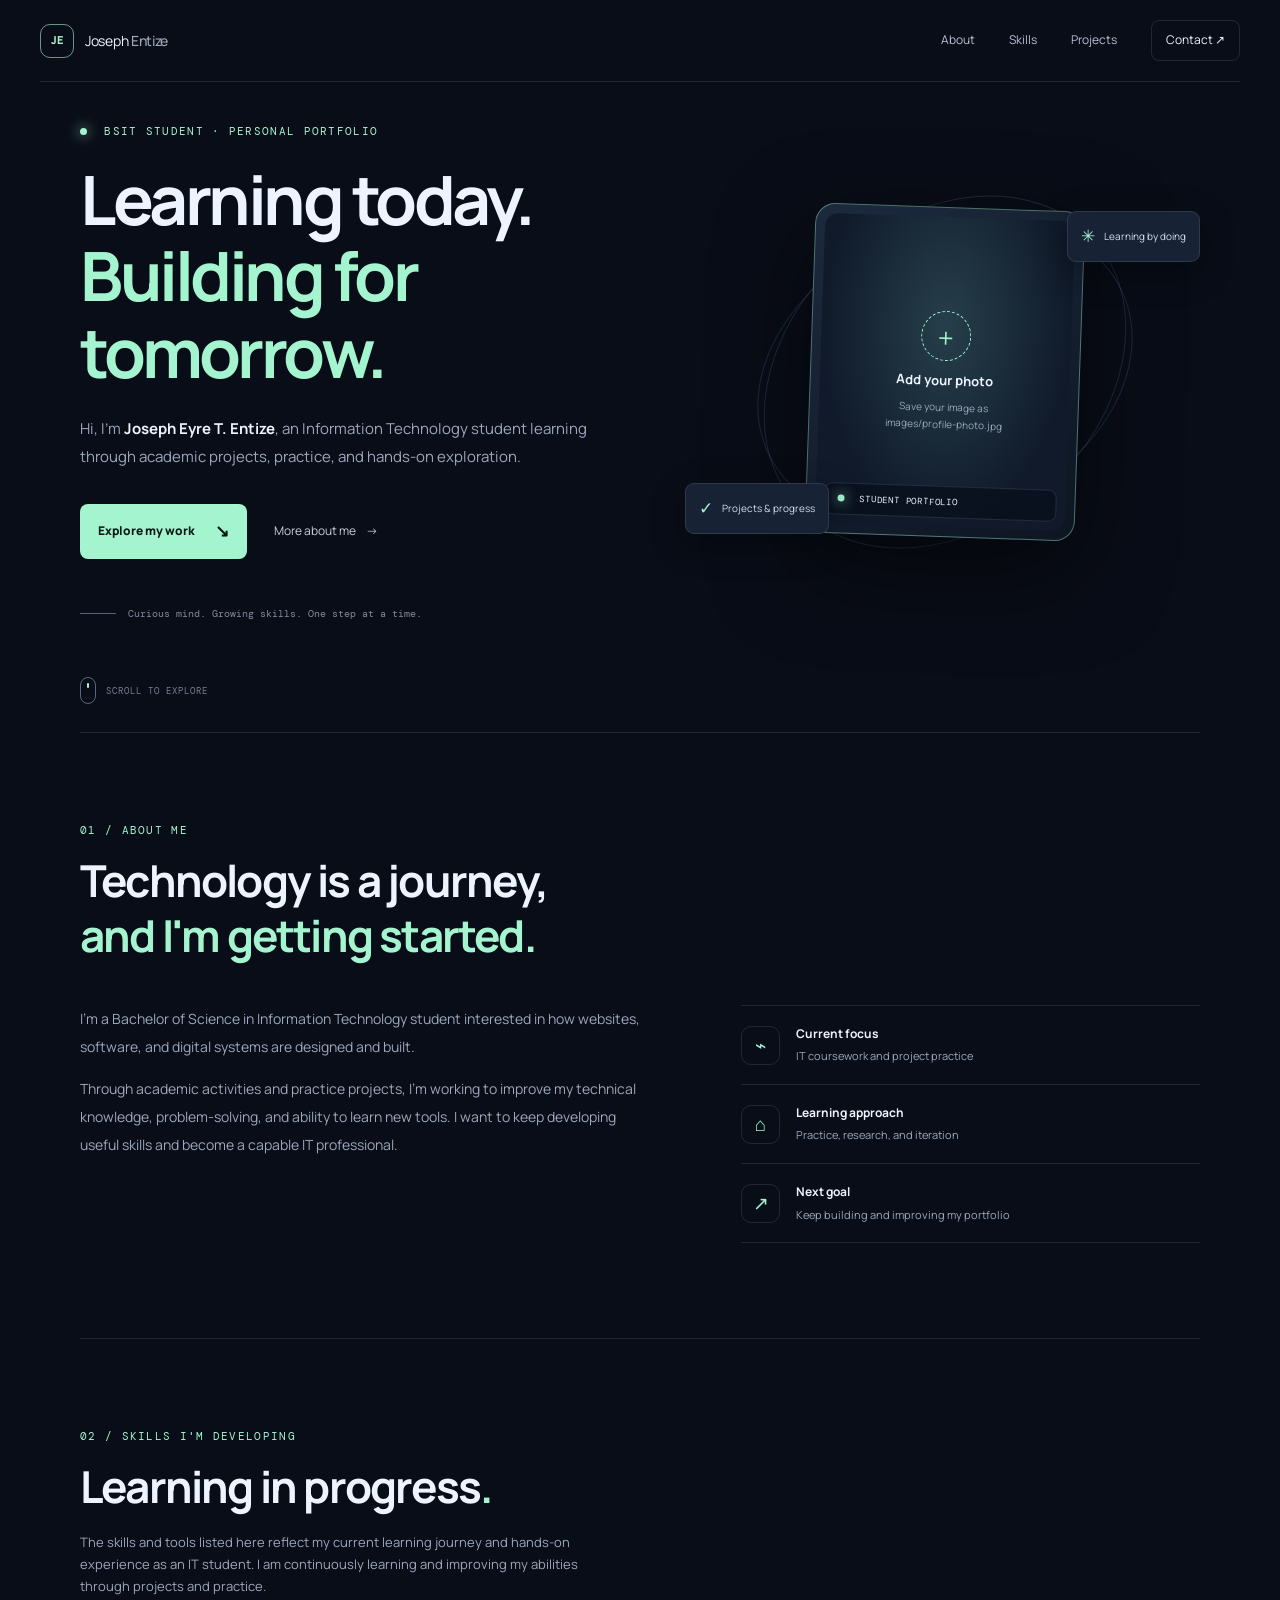
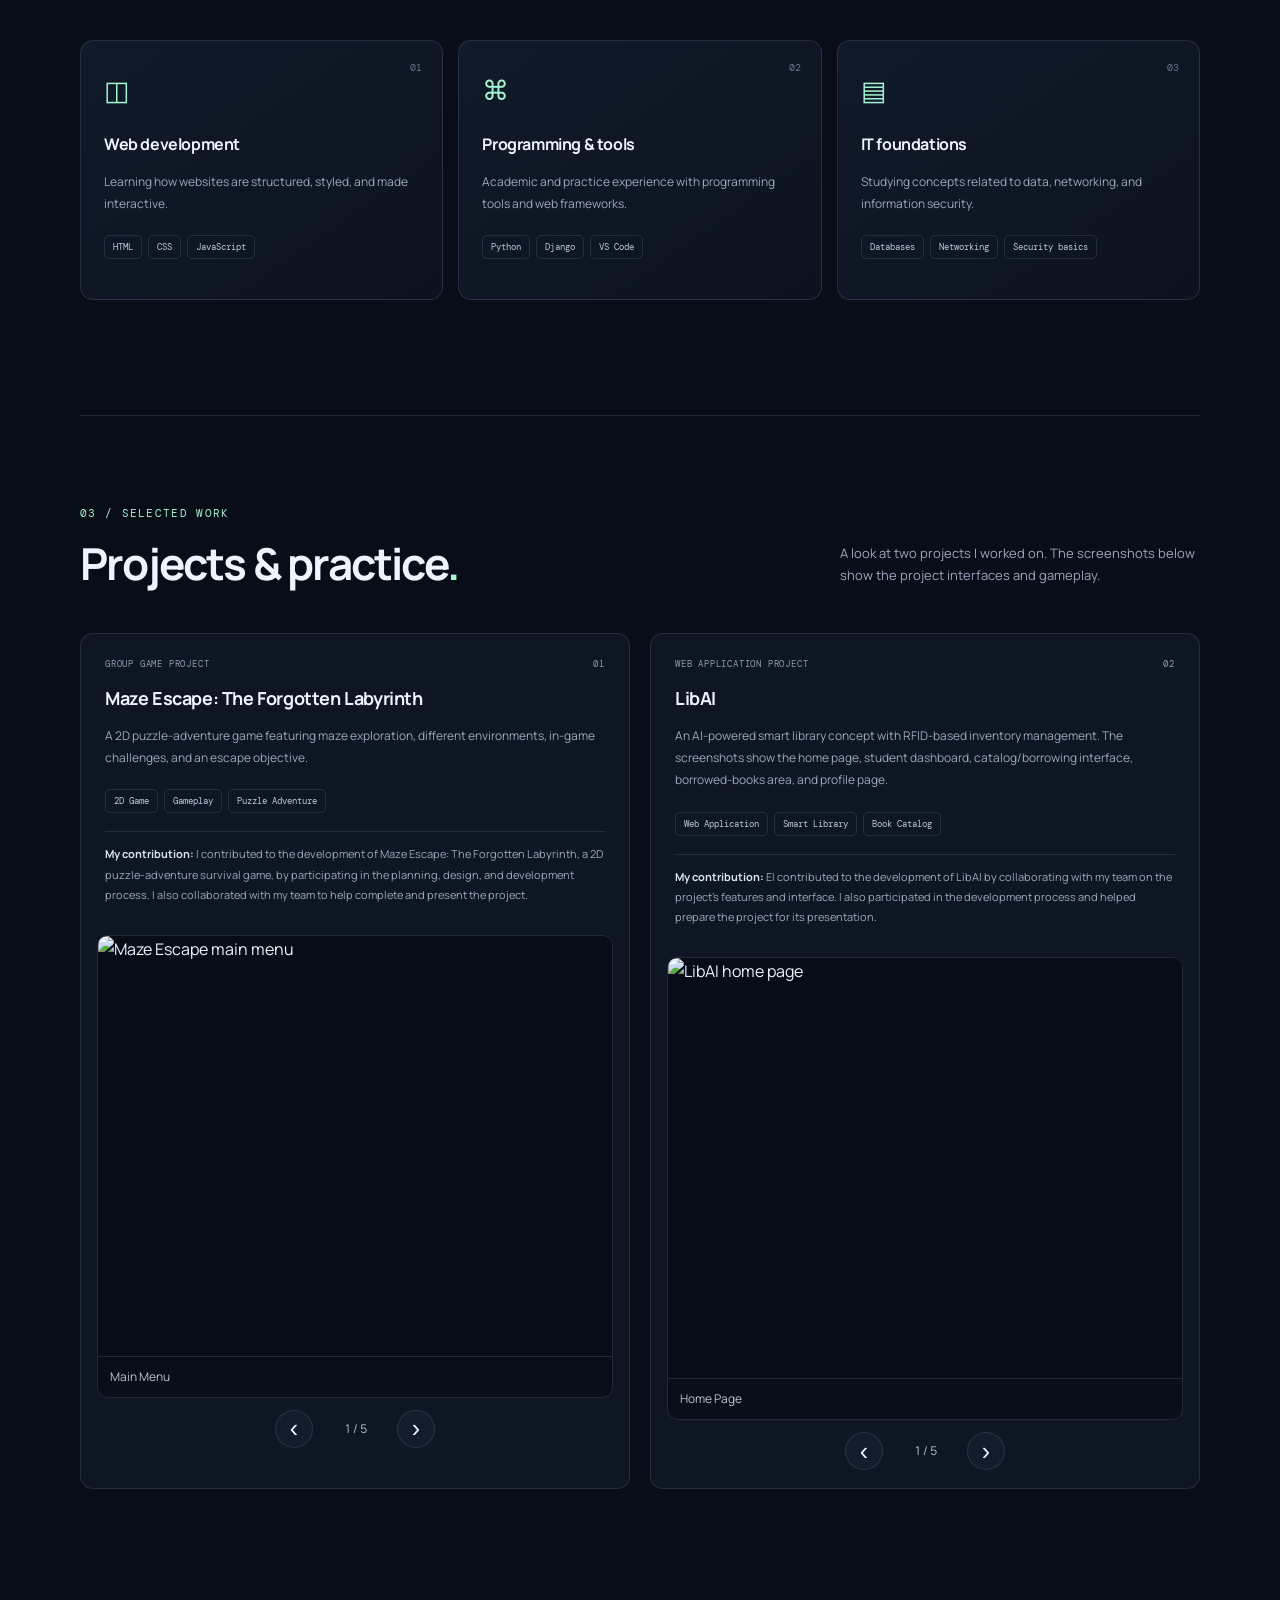
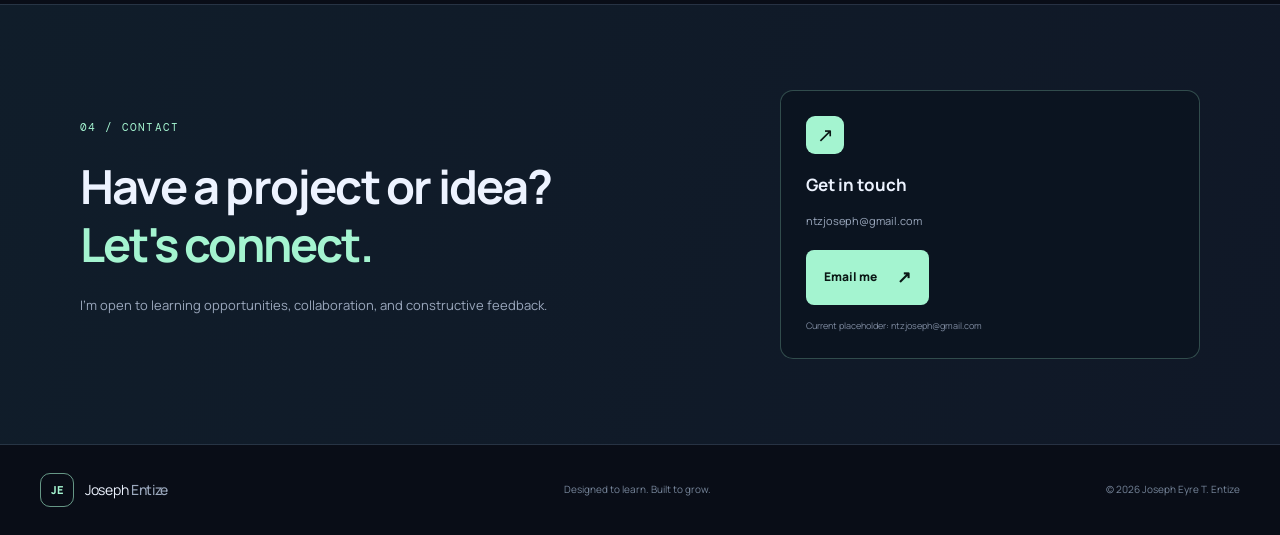
==== index.html @ 6cf1a51e "Add files via upload" ====
<!doctype html>
<html lang="en">
<head>
  <meta charset="utf-8">
  <meta name="viewport" content="width=device-width, initial-scale=1">
  <meta name="description" content="Student portfolio of Joseph Eyre T. Entize, an Information Technology student.">
  <title>Joseph Eyre T. Entize | Student Portfolio</title>
  <link rel="stylesheet" href="style.css">
  <script src="script.js" defer></script>
</head>
<body>
  <header class="site-header">
    <a class="brand" href="#home" aria-label="Go to home"><span class="brand-mark">JE</span><span>Joseph <b>Entize</b></span></a>
    <button class="menu-toggle" aria-label="Open navigation" aria-expanded="false">☰</button>
    <nav class="nav-links" aria-label="Main navigation">
      <a href="#about">About</a><a href="#skills">Skills</a><a href="#projects">Projects</a><a href="#contact" class="nav-contact">Contact ↗</a>
    </nav>
  </header>

  <main>
    <section class="hero section-wrap" id="home">
      <div class="hero-copy">
        <p class="eyebrow"><span class="status-dot"></span> BSIT STUDENT · PERSONAL PORTFOLIO</p>
        <h1>Learning today.<br><span>Building for tomorrow.</span></h1>
        <p class="hero-text">Hi, I'm <strong>Joseph Eyre T. Entize</strong>, an Information Technology student learning through academic projects, practice, and hands-on exploration.</p>
        <div class="hero-actions"><a class="button button-primary" href="#projects">Explore my work <span>↘</span></a><a class="text-link" href="#about">More about me <span>→</span></a></div>
        <div class="hero-note"><span class="note-line"></span><span>Curious mind. Growing skills. One step at a time.</span></div>
      </div>
      <div class="hero-visual">
        <div class="orbit orbit-a"></div><div class="orbit orbit-b"></div>
        <div class="profile-frame">
          <!-- Add your own photo: save it as images/profile-photo.jpg. See README.txt. -->
          <img class="profile-photo" src="images/Ma face.jpg" alt="Portrait of Joseph Eyre T. Entize" onerror="this.style.display='none';this.nextElementSibling.style.display='flex'">
          <div class="photo-placeholder"><span class="placeholder-icon">＋</span><b>Add your photo</b><small>Save your image as<br>images/profile-photo.jpg</small></div>
          <div class="photo-label"><span class="status-dot"></span> STUDENT PORTFOLIO</div>
        </div>
        <div class="floating-tag tag-top"><span>✳</span> Learning by doing</div>
        <div class="floating-tag tag-bottom"><span class="tag-check">✓</span> Projects & progress</div>
      </div>
      <a class="scroll-cue" href="#about"><span></span> SCROLL TO EXPLORE</a>
    </section>

    <section class="section-wrap section-block" id="about">
      <div class="section-heading"><p class="eyebrow">01 / ABOUT ME</p><h2>Technology is a journey,<br><span>and I'm getting started.</span></h2></div>
      <div class="about-grid">
        <div class="about-intro">
          <!-- EDIT THIS: Replace these paragraphs with a true description in your own words. -->
          <p>I'm a Bachelor of Science in Information Technology student interested in how websites, software, and digital systems are designed and built.</p>
          <p>Through academic activities and practice projects, I'm working to improve my technical knowledge, problem-solving, and ability to learn new tools. I want to keep developing useful skills and become a capable IT professional.</p>
        </div>
        <div class="about-facts">
          <div class="fact"><span class="fact-icon">⌁</span><div><b>Current focus</b><small>IT coursework and project practice</small></div></div>
          <div class="fact"><span class="fact-icon">⌂</span><div><b>Learning approach</b><small>Practice, research, and iteration</small></div></div>
          <div class="fact"><span class="fact-icon">↗</span><div><b>Next goal</b><small>Keep building and improving my portfolio</small></div></div>
        </div>
      </div>
    </section>

    <section class="section-wrap section-block" id="skills">
      <div class="section-heading"><p class="eyebrow">02 / SKILLS I'M DEVELOPING</p><h2>Learning in progress<span>.</span></h2><p class="section-subtitle">The skills and tools listed here reflect my current learning journey and hands-on experience as an IT student. I am continuously learning and improving my abilities through projects and practice.</p></div>
      <div class="skills-grid">
        <article class="skill-card"><span class="skill-number">01</span><div class="skill-symbol">◫</div><h3>Web development</h3><p>Learning how websites are structured, styled, and made interactive.</p><div class="skill-tags"><span>HTML</span><span>CSS</span><span>JavaScript</span></div></article>
        <article class="skill-card"><span class="skill-number">02</span><div class="skill-symbol">⌘</div><h3>Programming & tools</h3><p>Academic and practice experience with programming tools and web frameworks.</p><div class="skill-tags"><span>Python</span><span>Django</span><span>VS Code</span></div></article>
        <article class="skill-card"><span class="skill-number">03</span><div class="skill-symbol">▤</div><h3>IT foundations</h3><p>Studying concepts related to data, networking, and information security.</p><div class="skill-tags"><span>Databases</span><span>Networking</span><span>Security basics</span></div></article>
      </div>
      <p class="small-reminder"></p>
    </section>

    <section class="section-wrap section-block" id="projects">
      <div class="section-heading project-heading"><div><p class="eyebrow">03 / SELECTED WORK</p><h2>Projects & practice<span>.</span></h2></div><p class="section-subtitle">A look at two projects I worked on. The screenshots below show the project interfaces and gameplay.</p></div>
      <div class="projects-grid">
        <article class="project-card">
          <div class="project-info"><div class="project-meta"><span>GROUP GAME PROJECT</span><span>01</span></div><h3>Maze Escape: The Forgotten Labyrinth</h3><p>A 2D puzzle-adventure game featuring maze exploration, different environments, in-game challenges, and an escape objective.</p><div class="project-tags"><span>2D Game</span><span>Gameplay</span><span>Puzzle Adventure</span></div><p class="project-contribution"><b>My contribution:</b> I contributed to the development of Maze Escape: The Forgotten Labyrinth, a 2D puzzle-adventure survival game, by participating in the planning, design, and development process. I also collaborated with my team to help complete and present the project.</p></div>
          <div class="project-slider" data-slider="maze-gallery" aria-label="Maze Escape screenshots">
            <div class="project-gallery">
              <figure><img src="images/maze/main-menu.png" alt="Maze Escape main menu"><figcaption>Main Menu</figcaption></figure>
              <figure><img src="images/maze/gameplay.png" alt="Maze Escape gameplay view"><figcaption>Gameplay</figcaption></figure>
              <figure><img src="images/maze/special-feature.png" alt="Maze Escape Frozen Snowland level"><figcaption>Special Feature / Level</figcaption></figure>
              <figure><img src="images/maze/ending.png" alt="Maze Escape ending sequence"><figcaption>Ending Sequence</figcaption></figure>
              <figure><img src="images/maze/completed-level.png" alt="Maze Escape level completion screen"><figcaption>Completed Level</figcaption></figure>
            </div>
            <div class="slider-controls"><button type="button" class="slider-btn" data-direction="prev" aria-label="Previous Maze Escape screenshot">‹</button><span class="slider-count" aria-live="polite">1 / 5</span><button type="button" class="slider-btn" data-direction="next" aria-label="Next Maze Escape screenshot">›</button></div>
          </div>
        </article>
        <article class="project-card">
          <div class="project-info"><div class="project-meta"><span>WEB APPLICATION PROJECT</span><span>02</span></div><h3>LibAI</h3><p>An AI-powered smart library concept with RFID-based inventory management. The screenshots show the home page, student dashboard, catalog/borrowing interface, borrowed-books area, and profile page.</p><div class="project-tags"><span>Web Application</span><span>Smart Library</span><span>Book Catalog</span></div><p class="project-contribution"><b>My contribution:</b> EI contributed to the development of LibAI by collaborating with my team on the project's features and interface. I also participated in the development process and helped prepare the project for its presentation.</p></div>
          <div class="project-slider" data-slider="libai-gallery" aria-label="LibAI screenshots">
            <div class="project-gallery">
              <figure><img src="images/libai/home-page.jpg" alt="LibAI home page"><figcaption>Home Page</figcaption></figure>
              <figure><img src="images/libai/main-interface.jpg" alt="LibAI main interface"><figcaption>Main Interface</figcaption></figure>
              <figure><img src="images/libai/borrowing-page.jpg" alt="LibAI borrowing page"><figcaption>Borrowing Page</figcaption></figure>
              <figure><img src="images/libai/borrowed-books-page.jpg" alt="LibAI borrowed books page"><figcaption>Borrowed Books</figcaption></figure>
              <figure><img src="images/libai/profile-page-redacted.jpg" alt="LibAI profile page with personal details obscured"><figcaption>Profile Page (private details hidden)</figcaption></figure>
            </div>
            <div class="slider-controls"><button type="button" class="slider-btn" data-direction="prev" aria-label="Previous LibAI screenshot">‹</button><span class="slider-count" aria-live="polite">1 / 5</span><button type="button" class="slider-btn" data-direction="next" aria-label="Next LibAI screenshot">›</button></div>
          </div>
        </article>
      </div>
      <p class="project-reminder"></p>
    </section>

    <section class="contact-section" id="contact"><div class="section-wrap contact-inner"><div><p class="eyebrow">04 / CONTACT</p><h2>Have a project or idea?<br><span>Let's connect.</span></h2><p class="contact-copy">I'm open to learning opportunities, collaboration, and constructive feedback.</p></div><div class="contact-panel"><span class="contact-icon">↗</span><h3>Get in touch</h3><p>ntzjoseph@gmail.com</p><a class="button button-primary" href="mailto:YOUR_EMAIL@example.com">Email me <span>↗</span></a><small>Current placeholder: ntzjoseph@gmail.com</small></div></div></section>
  </main>
  <footer class="site-footer"><a class="brand" href="#home"><span class="brand-mark">JE</span><span>Joseph <b>Entize</b></span></a><p>Designed to learn. Built to grow.</p><span>© <span id="year">2026</span> Joseph Eyre T. Entize</span></footer>
</body>
</html>
---- style.css ----
@import url('https://fonts.googleapis.com/css2?family=DM+Mono:wght@400;500&family=Manrope:wght@400;500;600;700;800&display=swap');
:root{--bg:#090d17;--panel:#101726;--panel2:#141e30;--text:#edf3ff;--muted:#9ba8bd;--line:rgba(179,198,230,.14);--accent:#a4f4d0;--blue:#91baff;--mono:'DM Mono',monospace;--font:'Manrope',Arial,sans-serif}
*{box-sizing:border-box}html{scroll-behavior:smooth;scroll-padding-top:90px}body{margin:0;background:var(--bg);color:var(--text);font-family:var(--font);line-height:1.7;overflow-x:hidden}a{color:inherit;text-decoration:none}.site-header{height:82px;width:min(1200px,calc(100% - 48px));margin:auto;display:flex;align-items:center;justify-content:space-between;border-bottom:1px solid var(--line);position:relative;z-index:5}.brand{display:flex;gap:11px;align-items:center;font-size:14px;letter-spacing:-.3px}.brand b{color:var(--muted);font-weight:500}.brand-mark{width:34px;height:34px;display:grid;place-items:center;border:1px solid rgba(164,244,208,.6);color:var(--accent);font-size:11px;font-weight:800;border-radius:10px}.nav-links{display:flex;align-items:center;gap:34px;font-size:12px;color:#b7c2d4}.nav-links a:hover,.text-link:hover{color:var(--accent)}.nav-contact{border:1px solid var(--line);border-radius:8px;padding:9px 14px;color:var(--text)}.menu-toggle{display:none;background:transparent;border:1px solid var(--line);color:var(--text);font-size:20px;border-radius:8px;padding:5px 10px}.section-wrap{width:min(1120px,calc(100% - 48px));margin-inline:auto}.hero{min-height:650px;display:grid;grid-template-columns:1.05fr .95fr;align-items:center;gap:45px;position:relative;padding-top:20px;padding-bottom:90px}.eyebrow{font:11px var(--mono);letter-spacing:1.3px;color:var(--accent);margin:0 0 23px}.status-dot{display:inline-block;width:7px;height:7px;border-radius:50%;background:var(--accent);margin-right:9px;box-shadow:0 0 13px #a4f4d0}.hero h1{font-size:clamp(42px,5.5vw,68px);letter-spacing:-3.5px;line-height:1.12;margin:0 0 25px;font-weight:700}.hero h1 span,.section-heading h2 span,.contact-inner h2 span{color:var(--accent)}.hero-text{max-width:510px;font-size:15px;color:var(--muted);line-height:1.9}.hero-text strong{color:var(--text)}.hero-actions{display:flex;gap:27px;align-items:center;margin-top:32px}.button{display:inline-flex;align-items:center;gap:20px;padding:13px 18px;border-radius:8px;font-size:12px;font-weight:800;transition:transform .2s,background .2s}.button:hover{transform:translateY(-2px)}.button-primary{background:var(--accent);color:#0a1715}.button-primary span{font-size:17px}.text-link{font-size:12px;color:#c5cfde}.text-link span{margin-left:8px}.hero-note{display:flex;align-items:center;gap:12px;color:#7f8ba0;font:10px var(--mono);margin-top:48px}.note-line{height:1px;width:36px;background:#53647c}.hero-visual{height:430px;position:relative;display:grid;place-items:center}.orbit{position:absolute;border:1px solid rgba(145,186,255,.16);border-radius:50%;transform:rotate(-24deg)}.orbit-a{width:390px;height:290px}.orbit-b{width:310px;height:400px;transform:rotate(48deg)}.profile-frame{width:270px;height:330px;position:relative;border-radius:20px;border:1px solid rgba(164,244,208,.4);padding:9px;background:linear-gradient(145deg,#1c2a3e,#0e1522);box-shadow:0 30px 90px #0008;transform:rotate(2deg);overflow:hidden}.profile-photo{width:100%;height:100%;object-fit:cover;border-radius:13px;position:absolute;inset:0;padding:9px}.photo-placeholder{width:100%;height:100%;border-radius:13px;display:flex;flex-direction:column;align-items:center;justify-content:center;text-align:center;background:radial-gradient(ellipse at 50% 35%,#263f4a,#101a2a 70%);color:var(--text);gap:8px}.placeholder-icon{width:50px;height:50px;display:grid;place-items:center;border:1px dashed var(--accent);border-radius:50%;font-size:25px;color:var(--accent)}.photo-placeholder b{font-size:13px}.photo-placeholder small{font-size:10px;line-height:1.7;color:var(--muted)}.photo-label{position:absolute;bottom:18px;left:18px;right:18px;background:#0a111ee8;border:1px solid var(--line);border-radius:8px;padding:9px 12px;font:9px var(--mono);letter-spacing:.8px}.floating-tag{position:absolute;display:flex;align-items:center;gap:9px;background:#172235;border:1px solid var(--line);padding:10px 13px;border-radius:9px;box-shadow:0 10px 35px #0005;font-size:10px;color:#d6dfed}.tag-top{top:54px;right:0}.tag-top span{color:var(--accent);font-size:17px}.tag-bottom{bottom:53px;left:-4px}.tag-check{color:var(--accent);font-size:17px}.scroll-cue{position:absolute;bottom:28px;left:0;display:flex;align-items:center;gap:10px;color:#738197;font:9px var(--mono);letter-spacing:1px}.scroll-cue span{height:27px;width:16px;border:1px solid #58667b;border-radius:10px;position:relative}.scroll-cue span:after{content:'';position:absolute;top:5px;left:6px;width:2px;height:5px;background:var(--accent);border-radius:2px}.section-block{padding-top:90px;padding-bottom:95px;border-top:1px solid var(--line)}.section-heading{margin-bottom:42px}.section-heading .eyebrow{margin-bottom:16px}.section-heading h2,.contact-inner h2{font-size:clamp(30px,4vw,44px);letter-spacing:-1.8px;line-height:1.25;margin:0;font-weight:700}.section-heading h2 span{color:var(--accent)}.about-grid{display:grid;grid-template-columns:1.1fr .9fr;gap:100px}.about-intro p{color:var(--muted);font-size:14px;line-height:2;margin-top:0}.about-facts{border-top:1px solid var(--line)}.fact{display:flex;align-items:center;gap:16px;padding:18px 0;border-bottom:1px solid var(--line)}.fact-icon{width:39px;height:39px;display:grid;place-items:center;border:1px solid var(--line);border-radius:10px;color:var(--accent);font-size:19px}.fact b,.fact small{display:block}.fact b{font-size:12px}.fact small{font-size:11px;color:var(--muted);margin-top:3px}.section-subtitle{color:var(--muted);font-size:13px;max-width:510px;margin:17px 0 0}.skills-grid{display:grid;grid-template-columns:repeat(3,1fr);gap:15px}.skill-card{position:relative;background:linear-gradient(145deg,#111a2a,#0c121f);border:1px solid var(--line);padding:26px 23px;border-radius:13px;min-height:260px}.skill-number{position:absolute;right:20px;top:20px;color:#68768c;font:10px var(--mono)}.skill-symbol{font-size:27px;color:var(--accent);margin-bottom:19px}.skill-card h3,.project-info h3{font-size:16px;margin:0 0 9px;letter-spacing:-.4px}.skill-card p,.project-info>p{font-size:12px;color:var(--muted);line-height:1.85}.skill-tags,.project-tags{display:flex;flex-wrap:wrap;gap:6px;margin-top:20px}.skill-tags span,.project-tags span{font:9px var(--mono);color:#b9c9dc;border:1px solid var(--line);padding:5px 8px;border-radius:5px}.small-reminder,.project-reminder{font-size:10px;color:#8e9cb1;line-height:1.8;margin-top:20px}.project-heading{display:flex;justify-content:space-between;align-items:end;gap:35px}.project-heading .section-subtitle{max-width:360px;margin:0 0 4px}.projects-grid{display:grid;grid-template-columns:repeat(2,1fr);gap:20px}.project-card{border:1px solid var(--line);border-radius:13px;overflow:hidden;background:#0e1523}.project-featured{grid-column:span 2;display:grid;grid-template-columns:1fr 1fr}.project-art{height:220px;position:relative;display:grid;place-items:center;overflow:hidden}.project-featured .project-art{height:100%;min-height:300px}.art-planner{background:radial-gradient(ellipse at 50% 50%,#2c4e5a,#152b3a 48%,#0d1727)}.mock-window{width:77%;height:175px;background:#0b1422;border:1px solid #60788a;border-radius:9px;box-shadow:0 20px 45px #0006;overflow:hidden;transform:rotate(-3deg)}.mock-top{height:26px;background:#19283a;display:flex;align-items:center;gap:4px;padding:0 9px}.mock-top b{font-size:8px;color:#dbe8f4;margin-left:10px}.mock-top span{width:5px;height:5px;background:#607087;border-radius:50%}.mock-body{display:flex;height:calc(100% - 26px)}.mock-sidebar{width:22%;background:#111d2d;border-right:1px solid #24364a;padding:16px 8px}.mock-sidebar i{display:block;height:5px;width:70%;background:#38546a;border-radius:3px;margin-bottom:13px}.mock-sidebar i:first-child{background:#a4f4d0}.mock-content{padding:14px;width:78%}.mock-content small{display:block;color:#a4f4d0;font:7px var(--mono);margin-bottom:6px}.mock-content>b{font-size:12px}.task-row{display:flex;gap:8px;align-items:center;margin-top:12px}.task-row i{width:8px;height:8px;border:1px solid #a4f4d0;border-radius:3px}.task-row span{height:5px;width:65%;background:#3b4d62;border-radius:3px}.art-label{position:absolute;bottom:15px;left:18px;font:9px var(--mono);letter-spacing:1px;color:#c4d4e3}.art-maze{background:radial-gradient(ellipse at center,#393b70,#1b1c3b 65%,#111528)}.maze-board{width:135px;height:135px;border:2px solid #9f9df6;display:grid;grid-template-columns:repeat(4,1fr);grid-template-rows:repeat(4,1fr);padding:5px;transform:rotate(-8deg);box-shadow:0 0 35px #7876ff33}.maze-board i{border:1px solid #5c60a3;margin:2px}.maze-board i:nth-child(2),.maze-board i:nth-child(4),.maze-board i:nth-child(5),.maze-board i:nth-child(7),.maze-board i:nth-child(9),.maze-board i:nth-child(10){background:#7271d0}.maze-board span,.maze-board b{color:#a4f4d0;font-size:19px;display:grid;place-items:center}.art-security{background:radial-gradient(ellipse at 50% 40%,#284d58,#142733 55%,#0b1622)}.security-orb{width:100px;height:100px;border-radius:50%;border:1px solid #a4f4d0;display:grid;place-items:center;box-shadow:0 0 45px #4ce0b333,inset 0 0 35px #4ce0b322;color:#a4f4d0;font-size:38px}.security-lines{position:absolute;right:18%;top:25%;display:grid;gap:7px}.security-lines i{display:block;width:36px;height:2px;background:#5b9a9a;opacity:.7}.security-lines i:nth-child(2){width:22px}.security-lines i:nth-child(4){width:29px}.project-info{padding:22px 24px 24px}.project-featured .project-info{padding:30px}.project-meta{display:flex;justify-content:space-between;color:#8e9cb1;font:9px var(--mono);letter-spacing:.8px;margin-bottom:13px}.project-info h3{font-size:18px}.project-contribution{border-top:1px solid var(--line);padding-top:12px;margin-top:18px!important;font-size:11px!important}.project-contribution b{color:#d9e5f3}.contact-section{background:linear-gradient(110deg,#101d2a,#101827);border-top:1px solid var(--line);border-bottom:1px solid var(--line)}.contact-inner{display:grid;grid-template-columns:1.2fr .8fr;gap:70px;align-items:center;padding-top:85px;padding-bottom:85px}.contact-inner h2{font-size:clamp(32px,4vw,47px)}.contact-copy{color:var(--muted);font-size:13px;margin-top:20px}.contact-panel{padding:25px;border:1px solid rgba(164,244,208,.25);background:#0b1420;border-radius:13px}.contact-icon{display:grid;place-items:center;width:38px;height:38px;border-radius:9px;background:#a4f4d0;color:#0b1715;font-size:20px}.contact-panel h3{margin:17px 0 4px;font-size:17px}.contact-panel p{color:var(--muted);font-size:11px;line-height:1.8}.contact-panel .button{margin-top:8px}.contact-panel small{display:block;color:#7f8ba0;font-size:9px;margin-top:13px;overflow-wrap:anywhere}.site-footer{width:min(1200px,calc(100% - 48px));margin:auto;min-height:90px;display:flex;align-items:center;justify-content:space-between;gap:20px;color:#77869b;font-size:10px}.site-footer .brand{color:var(--text)}.site-footer p{margin:0}
@media(max-width:800px){.hero{grid-template-columns:1fr;gap:15px;padding-top:75px;padding-bottom:90px}.hero-copy{position:relative;z-index:1}.hero-visual{height:370px;max-width:520px;width:100%;margin:auto}.hero h1{font-size:clamp(43px,9vw,62px)}.scroll-cue{bottom:24px}.about-grid{gap:35px}.project-heading{align-items:start;flex-direction:column}.project-heading .section-subtitle{max-width:550px}.contact-inner{gap:35px}.tag-top{right:4%}.tag-bottom{left:1%}}
@media(max-width:600px){.section-wrap,.site-header,.site-footer{width:calc(100% - 36px)}.site-header{height:70px}.menu-toggle{display:block}.nav-links{display:none;position:absolute;top:69px;left:0;right:0;padding:18px;background:#101827;border:1px solid var(--line);border-radius:10px;flex-direction:column;align-items:stretch;gap:14px}.nav-links.open{display:flex}.nav-links a{padding:5px}.nav-contact{border:0;padding:5px}.hero{padding-top:60px}.hero h1{letter-spacing:-2.2px}.hero-text{font-size:13px}.hero-actions{gap:17px;flex-wrap:wrap}.hero-visual{height:340px}.orbit-a{width:290px;height:230px}.orbit-b{width:250px;height:320px}.profile-frame{width:235px;height:290px}.tag-top{top:20px}.tag-bottom{bottom:20px}.section-block{padding-top:65px;padding-bottom:65px}.section-heading h2{font-size:32px}.about-grid,.contact-inner{grid-template-columns:1fr;gap:28px}.skills-grid{grid-template-columns:1fr}.skill-card{min-height:0}.projects-grid{grid-template-columns:1fr}.project-featured{grid-column:span 1;display:flex;flex-direction:column}.project-featured .project-art{min-height:230px}.project-featured .project-info{padding:23px}.project-art{height:220px}.contact-inner{padding-top:65px;padding-bottom:65px}.site-footer{padding:22px 0;flex-wrap:wrap}.site-footer p{order:3;width:100%}}
@media(prefers-reduced-motion:reduce){html{scroll-behavior:auto}*,*:before,*:after{transition:none!important}}

/* Project screenshot galleries */
.project-card{display:flex;flex-direction:column;min-width:0}
.project-info{padding:24px 24px 18px}
.project-gallery{display:grid;grid-template-columns:repeat(2,minmax(0,1fr));gap:10px;padding:0 16px 18px}
.project-gallery figure{margin:0;min-width:0;background:#090f19;border:1px solid var(--line);border-radius:8px;overflow:hidden}
.project-gallery figure:first-child{grid-column:span 2}
.project-gallery img{display:block;width:100%;height:145px;object-fit:contain;background:#080d15}
.project-gallery figure:first-child img{height:200px}
.project-gallery figcaption{font-size:10px;color:#b7c2d4;padding:8px 10px;border-top:1px solid var(--line)}
@media(max-width:600px){.project-gallery{padding-inline:12px;gap:8px}.project-gallery img{height:110px}.project-gallery figure:first-child img{height:160px}.project-info{padding:20px 18px 14px}}

/* Screenshot carousels */
.project-slider{padding:0 16px 18px}.project-gallery{display:block;position:relative;padding:0}.project-gallery figure{display:none;margin:0;background:#090f19;border:1px solid var(--line);border-radius:10px;overflow:hidden}.project-gallery figure.is-active{display:block}.project-gallery img,.project-gallery figure:first-child img{display:block;width:100%;height:clamp(230px,34vw,420px);object-fit:contain;background:#080d15}.project-gallery figcaption{font-size:12px;color:#b7c2d4;padding:10px 12px;border-top:1px solid var(--line)}.slider-controls{display:flex;align-items:center;justify-content:center;gap:18px;padding-top:12px}.slider-btn{width:38px;height:38px;border:1px solid var(--line);border-radius:50%;background:#121c2c;color:var(--text);font-size:25px;line-height:1;cursor:pointer}.slider-btn:hover{background:var(--accent);color:#07111e}.slider-count{min-width:48px;text-align:center;color:#b7c2d4;font-size:12px;font-variant-numeric:tabular-nums}@media(max-width:600px){.project-slider{padding:0 12px 16px}.project-gallery img,.project-gallery figure:first-child img{height:230px}}


/* Smooth fade-and-slide screenshot carousels */
.project-slider{padding:0 16px 18px;min-width:0}
.project-gallery{display:block;position:relative;padding:0;overflow:hidden;border-radius:10px}
.project-gallery figure{display:block;position:absolute;inset:0;margin:0;background:#090f19;border:1px solid var(--line);border-radius:10px;overflow:hidden;opacity:0;visibility:hidden;transform:translateX(18px);pointer-events:none;transition:opacity .42s ease,transform .42s ease,visibility .42s ease}
.project-gallery figure.is-active{position:relative;inset:auto;opacity:1;visibility:visible;transform:translateX(0);pointer-events:auto}
.project-gallery img,.project-gallery figure:first-child img{display:block;width:100%;height:clamp(230px,34vw,420px);object-fit:contain;background:#080d15}
.project-gallery figcaption{font-size:12px;color:#b7c2d4;padding:10px 12px;border-top:1px solid var(--line)}
.slider-controls{display:flex;align-items:center;justify-content:center;gap:18px;padding-top:12px}
.slider-btn{width:38px;height:38px;border:1px solid var(--line);border-radius:50%;background:#121c2c;color:var(--text);font-size:25px;line-height:1;cursor:pointer;transition:background .22s ease,color .22s ease,transform .22s ease}
.slider-btn:hover{background:var(--accent);color:#07111e;transform:scale(1.06)}
.slider-btn:active{transform:scale(.96)}
.slider-btn:focus-visible{outline:2px solid var(--accent);outline-offset:3px}
.slider-count{min-width:48px;text-align:center;color:#b7c2d4;font-size:12px;font-variant-numeric:tabular-nums}
@media(max-width:600px){.project-slider{padding:0 12px 16px}.project-gallery img,.project-gallery figure:first-child img{height:230px}}
@media(prefers-reduced-motion:reduce){.project-gallery figure,.slider-btn{transition:none!important}}
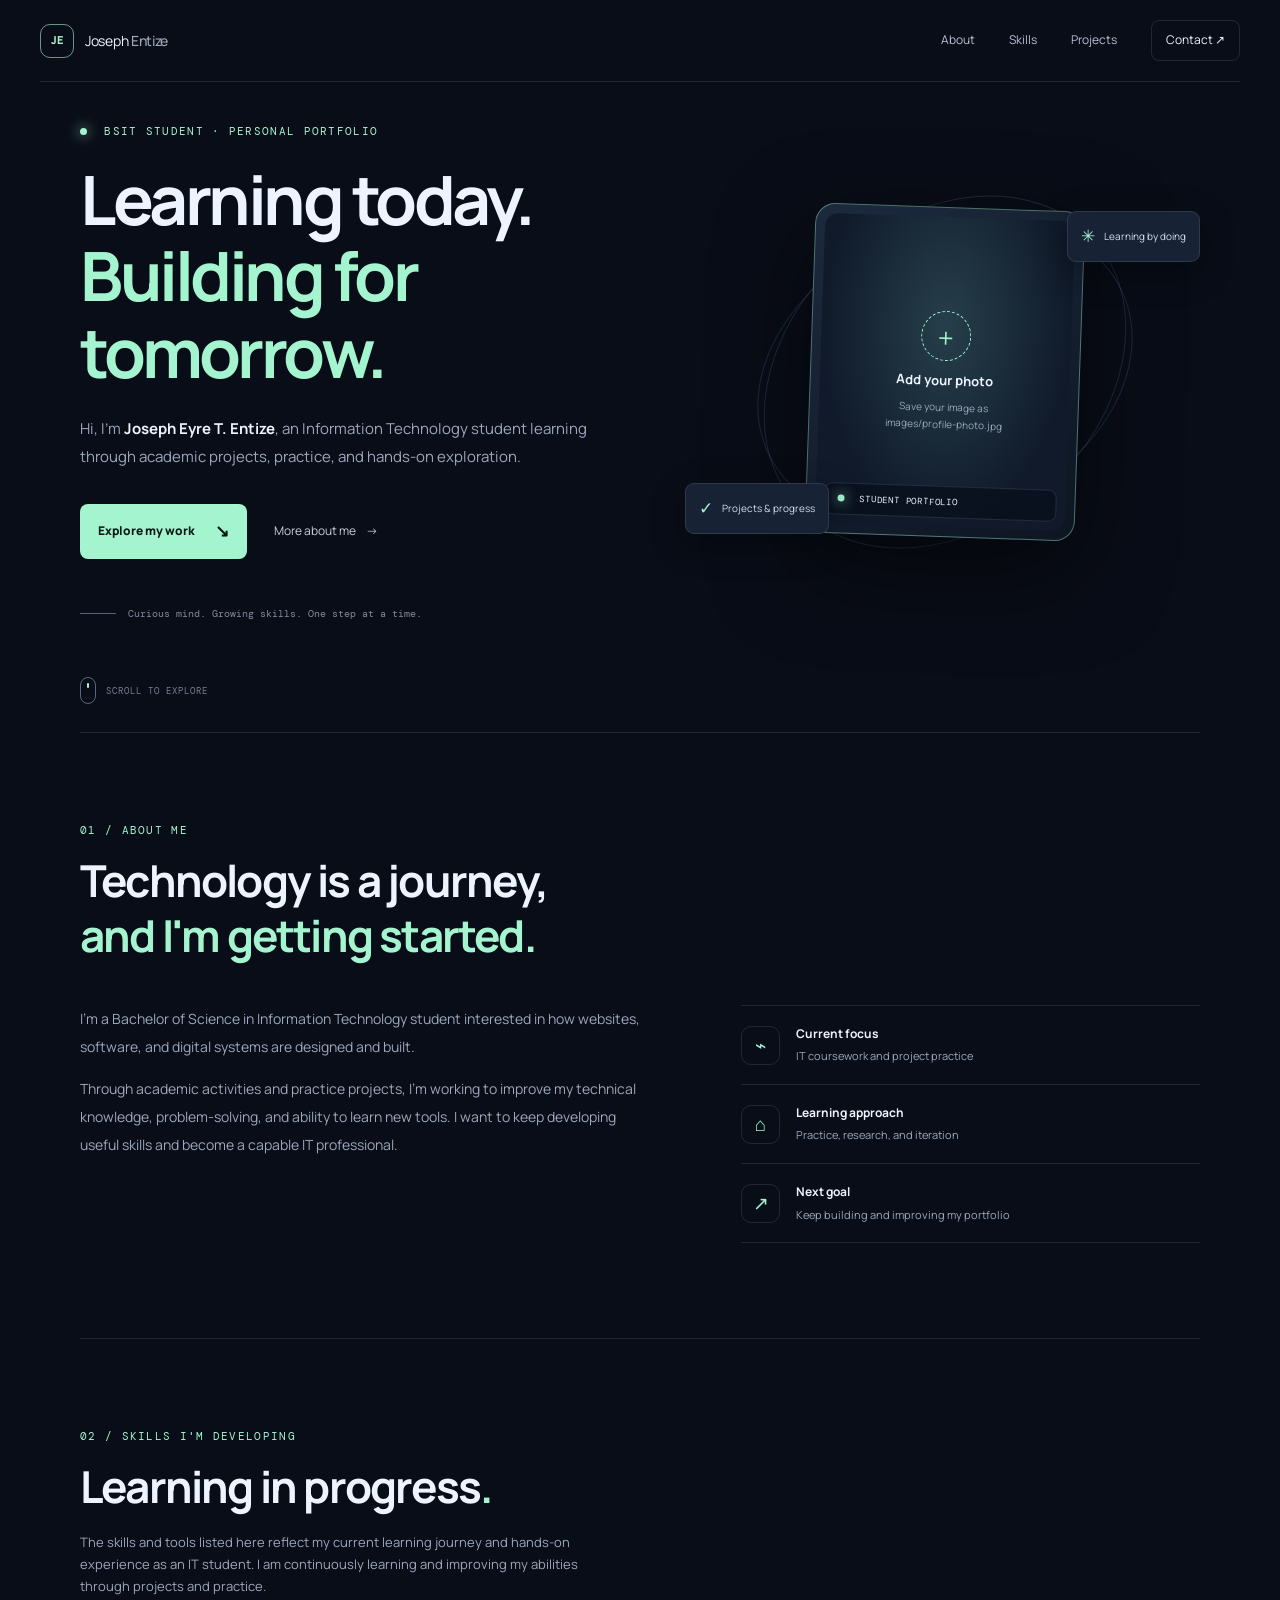
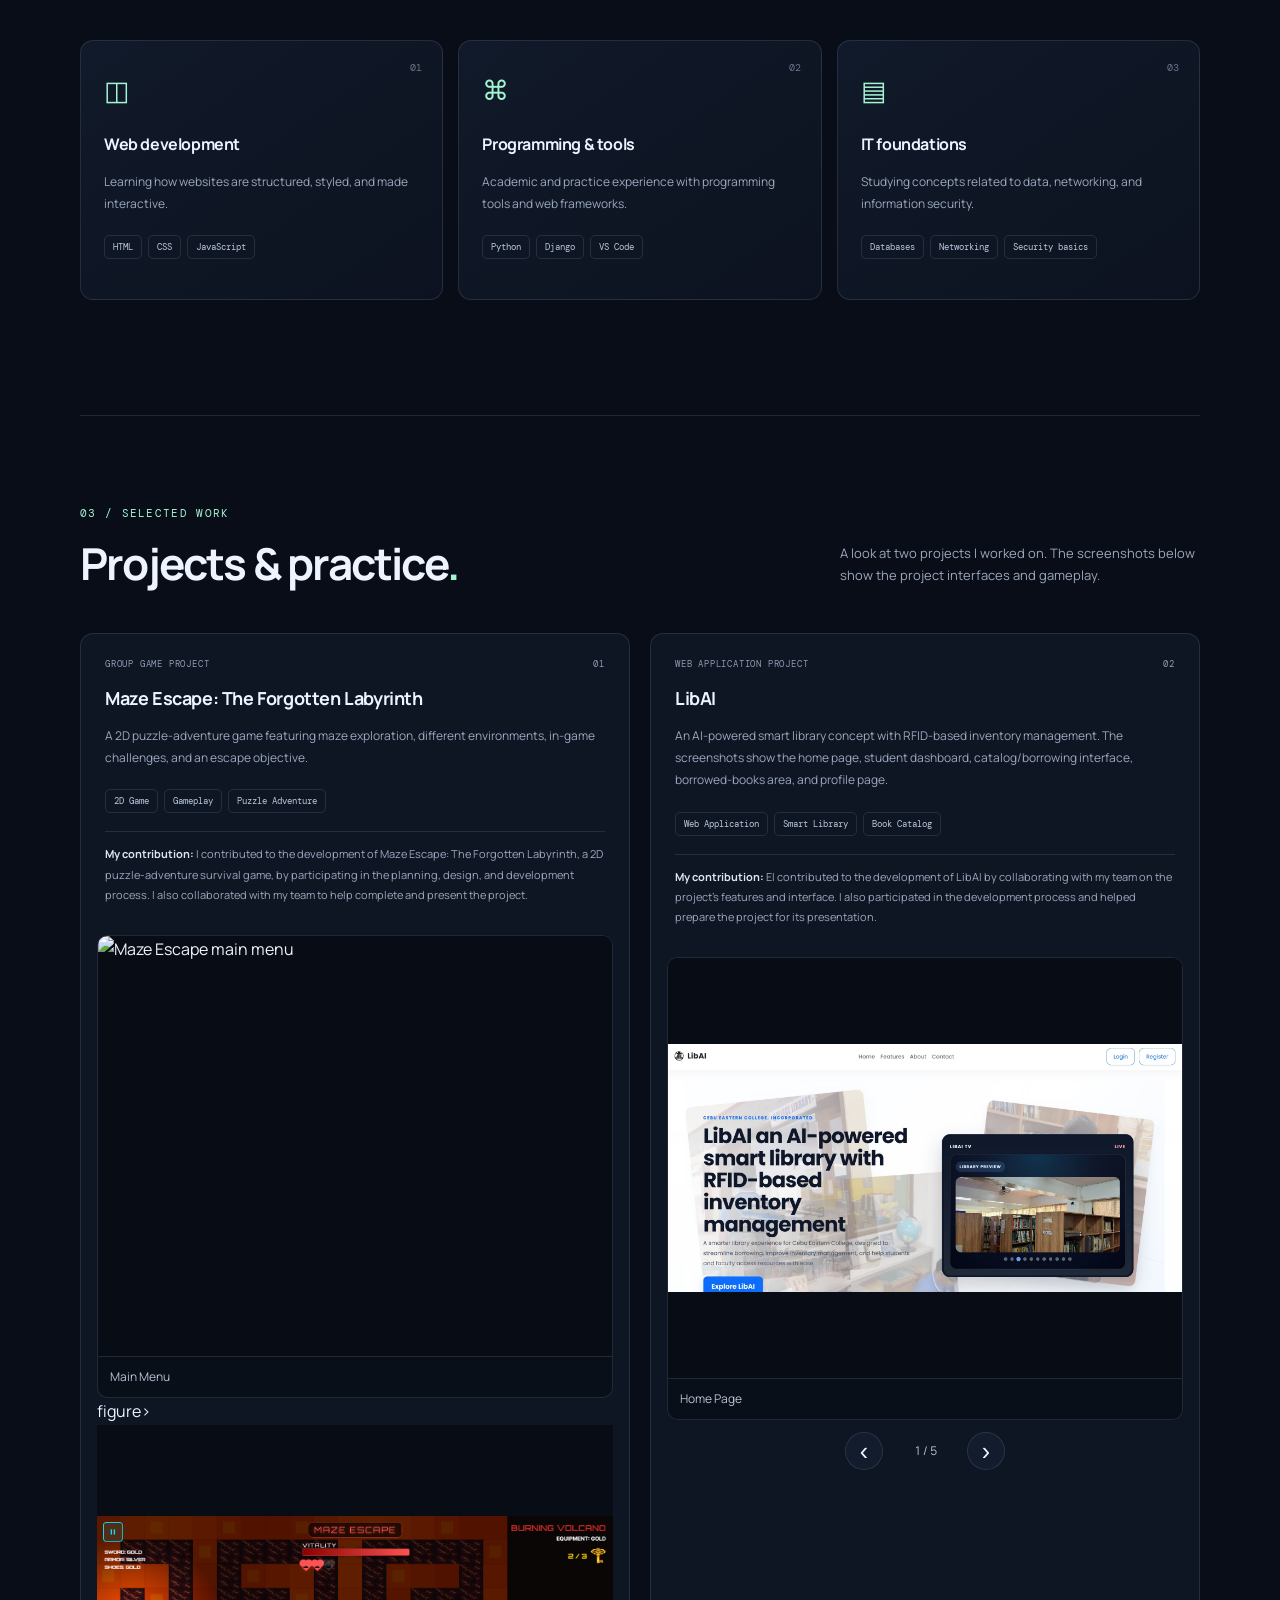
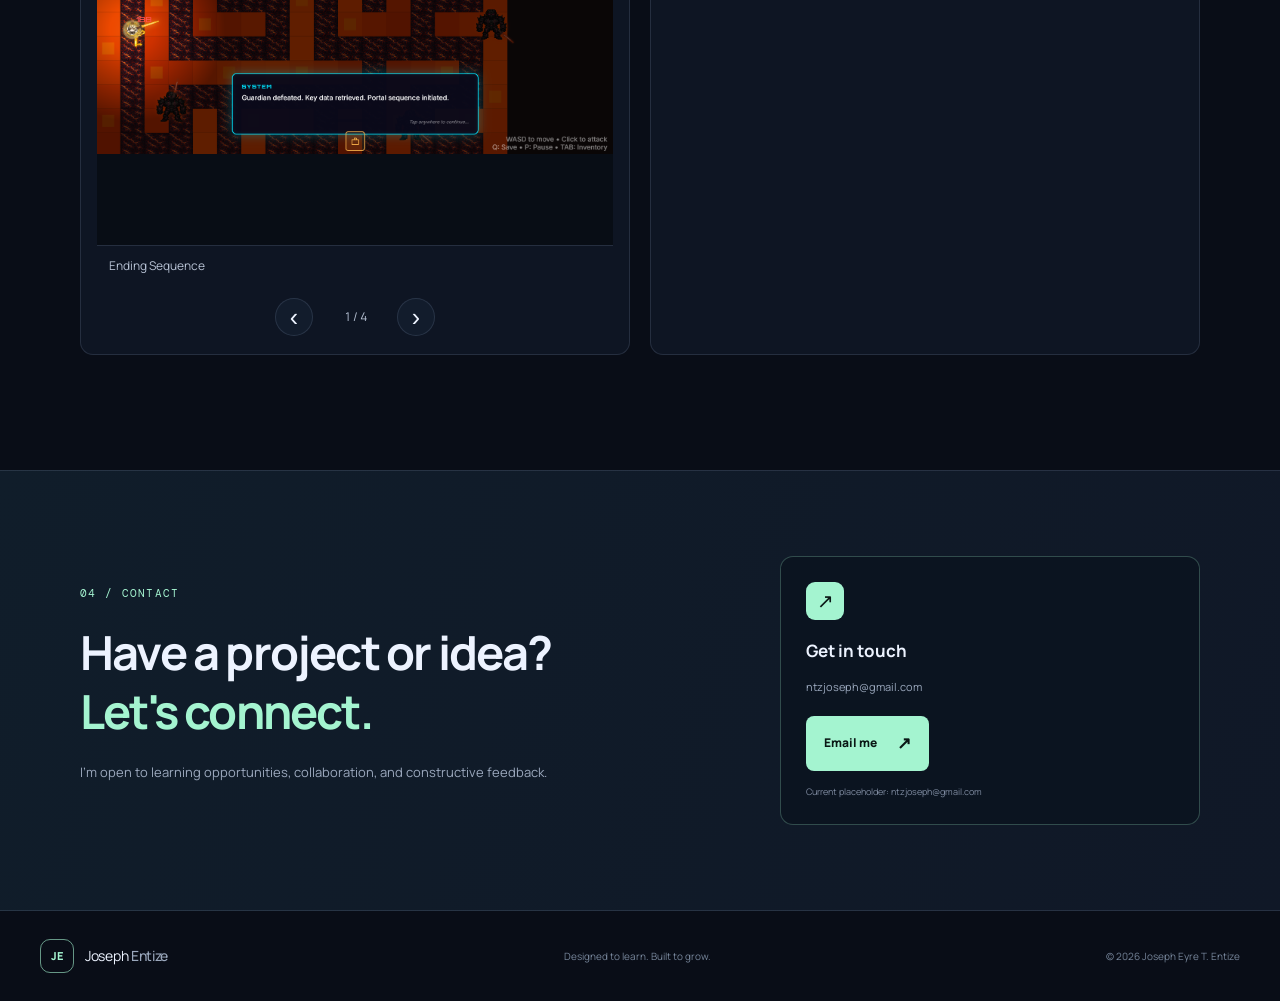
==== commit 9493cbfa: "Update index.html" ====
--- a/index.html
+++ b/index.html
@@ -74,10 +74,10 @@
           <div class="project-slider" data-slider="maze-gallery" aria-label="Maze Escape screenshots">
             <div class="project-gallery">
               <figure><img src="images/maze/main-menu.png" alt="Maze Escape main menu"><figcaption>Main Menu</figcaption></figure>
-              <figure><img src="images/maze/gameplay.png" alt="Maze Escape gameplay view"><figcaption>Gameplay</figcaption></figure>
-              <figure><img src="images/maze/special-feature.png" alt="Maze Escape Frozen Snowland level"><figcaption>Special Feature / Level</figcaption></figure>
-              <figure><img src="images/maze/ending.png" alt="Maze Escape ending sequence"><figcaption>Ending Sequence</figcaption></figure>
-              <figure><img src="images/maze/completed-level.png" alt="Maze Escape level completion screen"><figcaption>Completed Level</figcaption></figure>
+              <figure><img src="gameplay.png" alt="Maze Escape gameplay view"><figcaption>Gameplay</figcaption></figure>
+              <figure><img src="special-feature.png" alt="Maze Escape Frozen Snowland level"><figcaption>Special Feature / Level</figcaption></figure>
+              figure><img src="ending.png" alt="Maze Escape ending sequence"><figcaption>Ending Sequence</figcaption></figure>
+              <figure><img src="completed-level.png" alt="Maze Escape level completion screen"><figcaption>Completed Level</figcaption></figure>
             </div>
             <div class="slider-controls"><button type="button" class="slider-btn" data-direction="prev" aria-label="Previous Maze Escape screenshot">‹</button><span class="slider-count" aria-live="polite">1 / 5</span><button type="button" class="slider-btn" data-direction="next" aria-label="Next Maze Escape screenshot">›</button></div>
           </div>
@@ -86,11 +86,11 @@
           <div class="project-info"><div class="project-meta"><span>WEB APPLICATION PROJECT</span><span>02</span></div><h3>LibAI</h3><p>An AI-powered smart library concept with RFID-based inventory management. The screenshots show the home page, student dashboard, catalog/borrowing interface, borrowed-books area, and profile page.</p><div class="project-tags"><span>Web Application</span><span>Smart Library</span><span>Book Catalog</span></div><p class="project-contribution"><b>My contribution:</b> EI contributed to the development of LibAI by collaborating with my team on the project's features and interface. I also participated in the development process and helped prepare the project for its presentation.</p></div>
           <div class="project-slider" data-slider="libai-gallery" aria-label="LibAI screenshots">
             <div class="project-gallery">
-              <figure><img src="images/libai/home-page.jpg" alt="LibAI home page"><figcaption>Home Page</figcaption></figure>
-              <figure><img src="images/libai/main-interface.jpg" alt="LibAI main interface"><figcaption>Main Interface</figcaption></figure>
-              <figure><img src="images/libai/borrowing-page.jpg" alt="LibAI borrowing page"><figcaption>Borrowing Page</figcaption></figure>
-              <figure><img src="images/libai/borrowed-books-page.jpg" alt="LibAI borrowed books page"><figcaption>Borrowed Books</figcaption></figure>
-              <figure><img src="images/libai/profile-page-redacted.jpg" alt="LibAI profile page with personal details obscured"><figcaption>Profile Page (private details hidden)</figcaption></figure>
+              <figure><img src="home-page.jpg" alt="LibAI home page"><figcaption>Home Page</figcaption></figure>
+              <figure><img src="main-interface.jpg" alt="LibAI main interface"><figcaption>Main Interface</figcaption></figure>
+              <figure><img src="borrowing-page.jpg" alt="LibAI borrowing page"><figcaption>Borrowing Page</figcaption></figure>
+              <figure><img src="borrowed-books-page.jpg" alt="LibAI borrowed books page"><figcaption>Borrowed Books</figcaption></figure>
+              <figure><img src="profile-page-redacted.jpg" alt="LibAI profile page with personal details obscured"><figcaption>Profile Page</figcaption></figure>
             </div>
             <div class="slider-controls"><button type="button" class="slider-btn" data-direction="prev" aria-label="Previous LibAI screenshot">‹</button><span class="slider-count" aria-live="polite">1 / 5</span><button type="button" class="slider-btn" data-direction="next" aria-label="Next LibAI screenshot">›</button></div>
           </div>
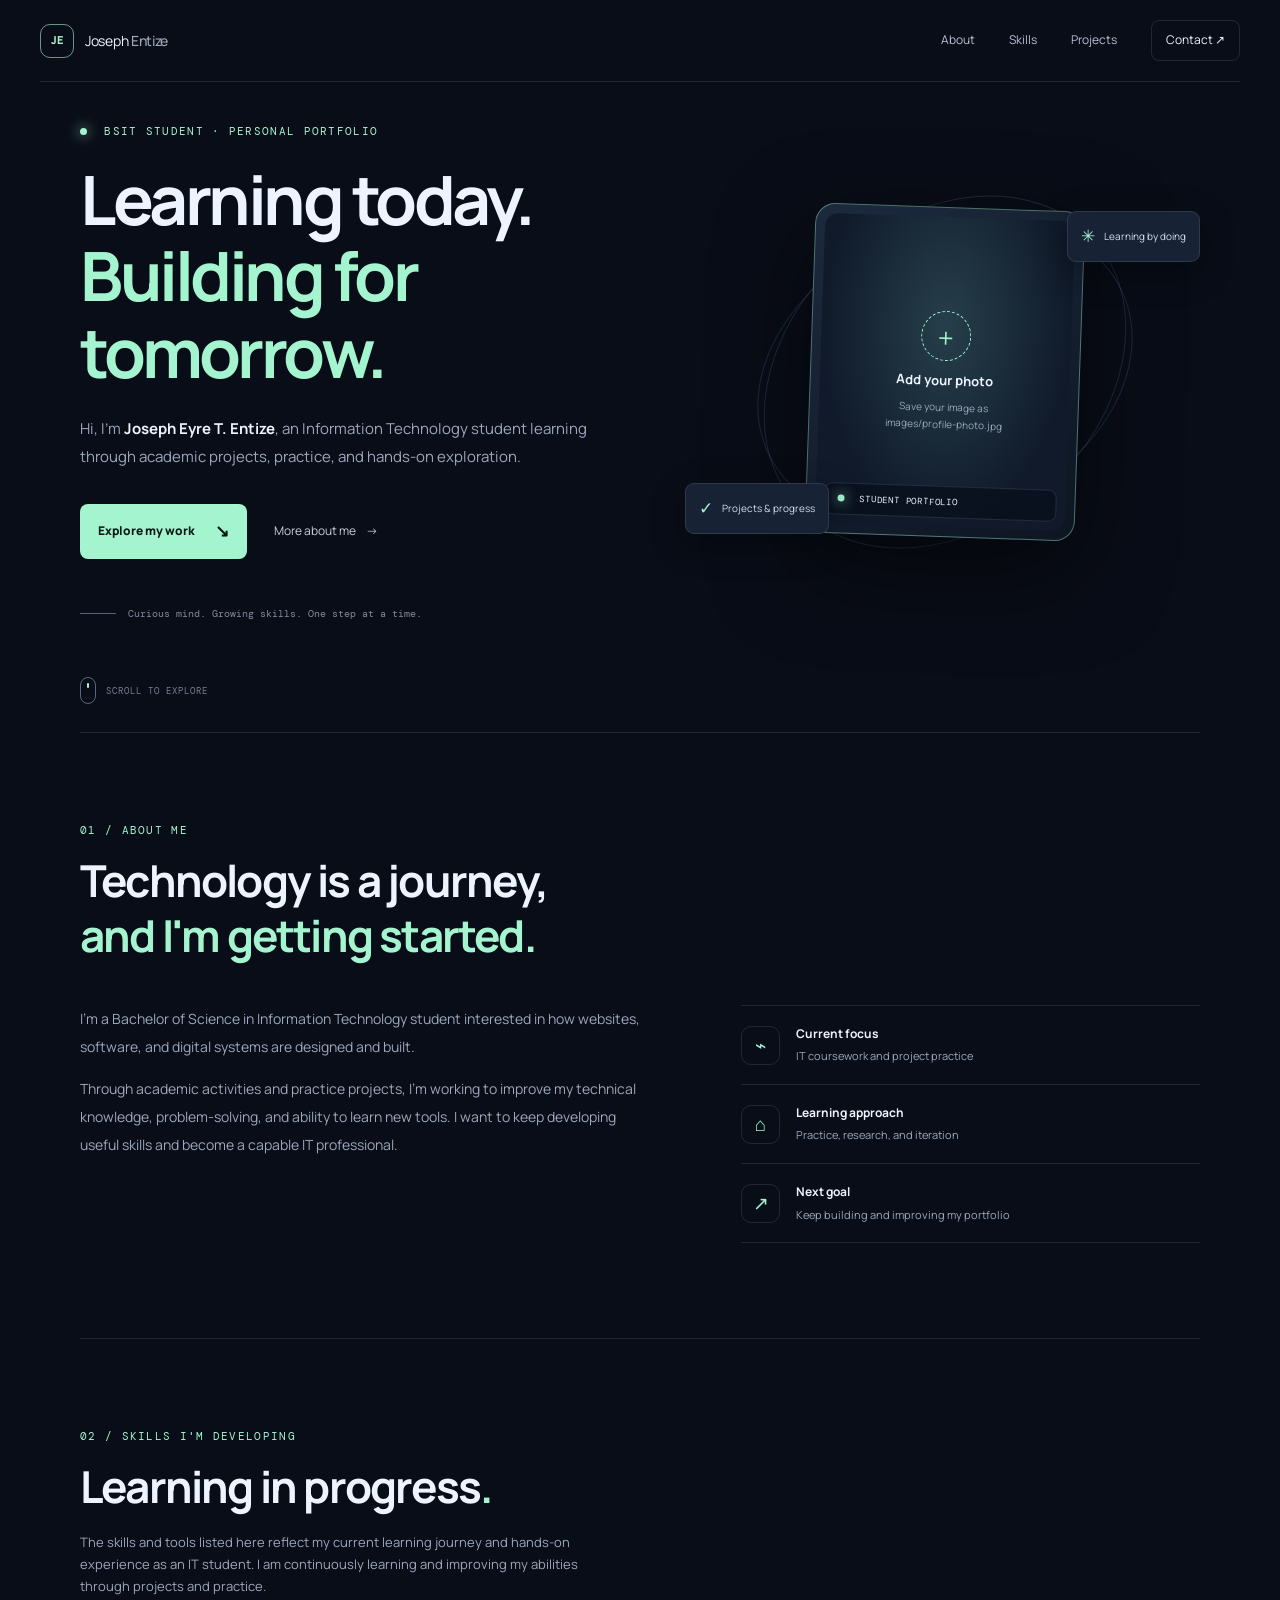
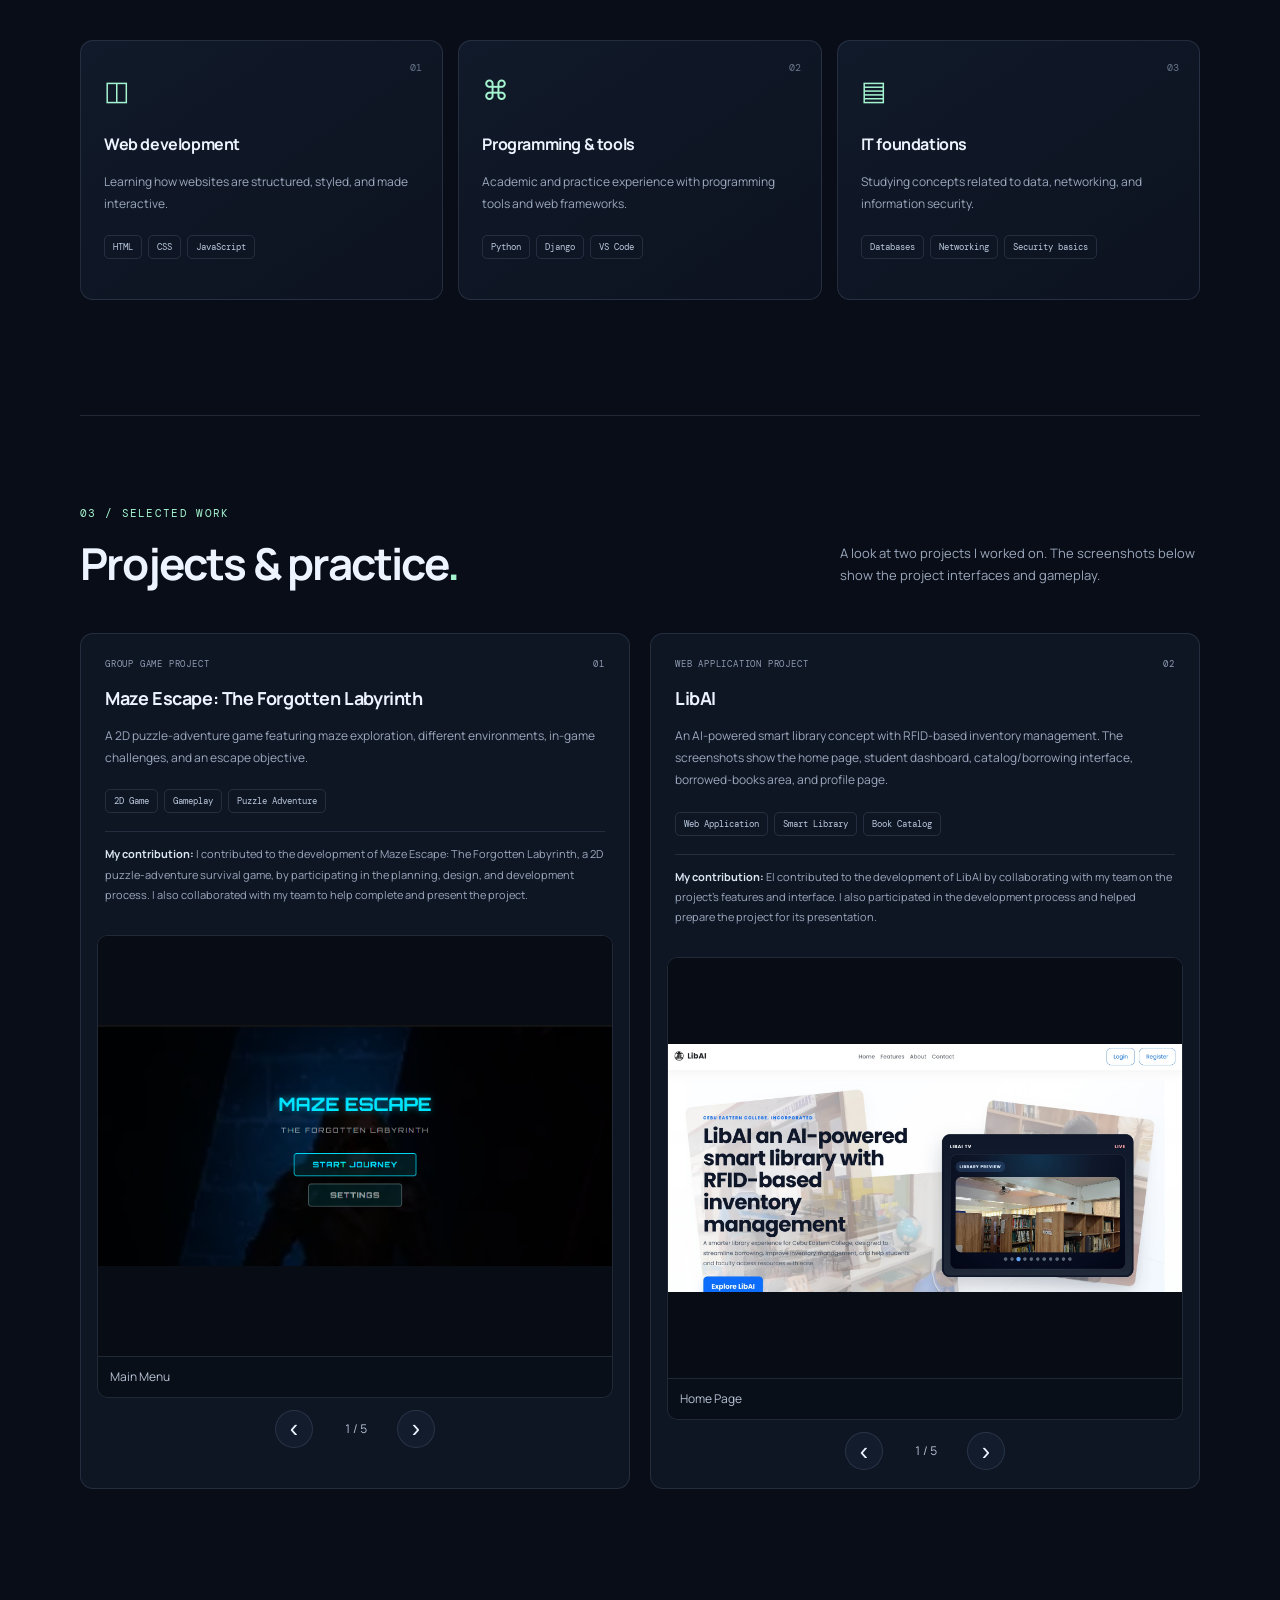
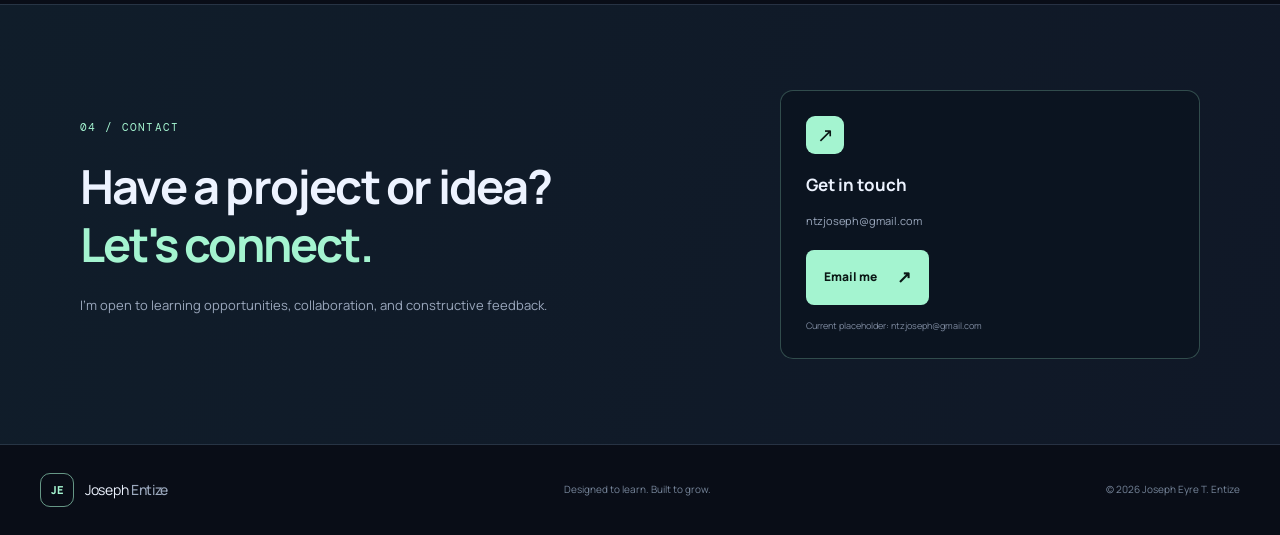
==== commit 0296e848: "Update index.html" ====
--- a/index.html
+++ b/index.html
@@ -73,10 +73,10 @@
           <div class="project-info"><div class="project-meta"><span>GROUP GAME PROJECT</span><span>01</span></div><h3>Maze Escape: The Forgotten Labyrinth</h3><p>A 2D puzzle-adventure game featuring maze exploration, different environments, in-game challenges, and an escape objective.</p><div class="project-tags"><span>2D Game</span><span>Gameplay</span><span>Puzzle Adventure</span></div><p class="project-contribution"><b>My contribution:</b> I contributed to the development of Maze Escape: The Forgotten Labyrinth, a 2D puzzle-adventure survival game, by participating in the planning, design, and development process. I also collaborated with my team to help complete and present the project.</p></div>
           <div class="project-slider" data-slider="maze-gallery" aria-label="Maze Escape screenshots">
             <div class="project-gallery">
-              <figure><img src="images/maze/main-menu.png" alt="Maze Escape main menu"><figcaption>Main Menu</figcaption></figure>
+              <figure><img src="main-menu.png" alt="Maze Escape main menu"><figcaption>Main Menu</figcaption></figure>
               <figure><img src="gameplay.png" alt="Maze Escape gameplay view"><figcaption>Gameplay</figcaption></figure>
               <figure><img src="special-feature.png" alt="Maze Escape Frozen Snowland level"><figcaption>Special Feature / Level</figcaption></figure>
-              figure><img src="ending.png" alt="Maze Escape ending sequence"><figcaption>Ending Sequence</figcaption></figure>
+              <figure><img src="ending.png" alt="Maze Escape ending sequence"><figcaption>Ending Sequence</figcaption></figure>
               <figure><img src="completed-level.png" alt="Maze Escape level completion screen"><figcaption>Completed Level</figcaption></figure>
             </div>
             <div class="slider-controls"><button type="button" class="slider-btn" data-direction="prev" aria-label="Previous Maze Escape screenshot">‹</button><span class="slider-count" aria-live="polite">1 / 5</span><button type="button" class="slider-btn" data-direction="next" aria-label="Next Maze Escape screenshot">›</button></div>
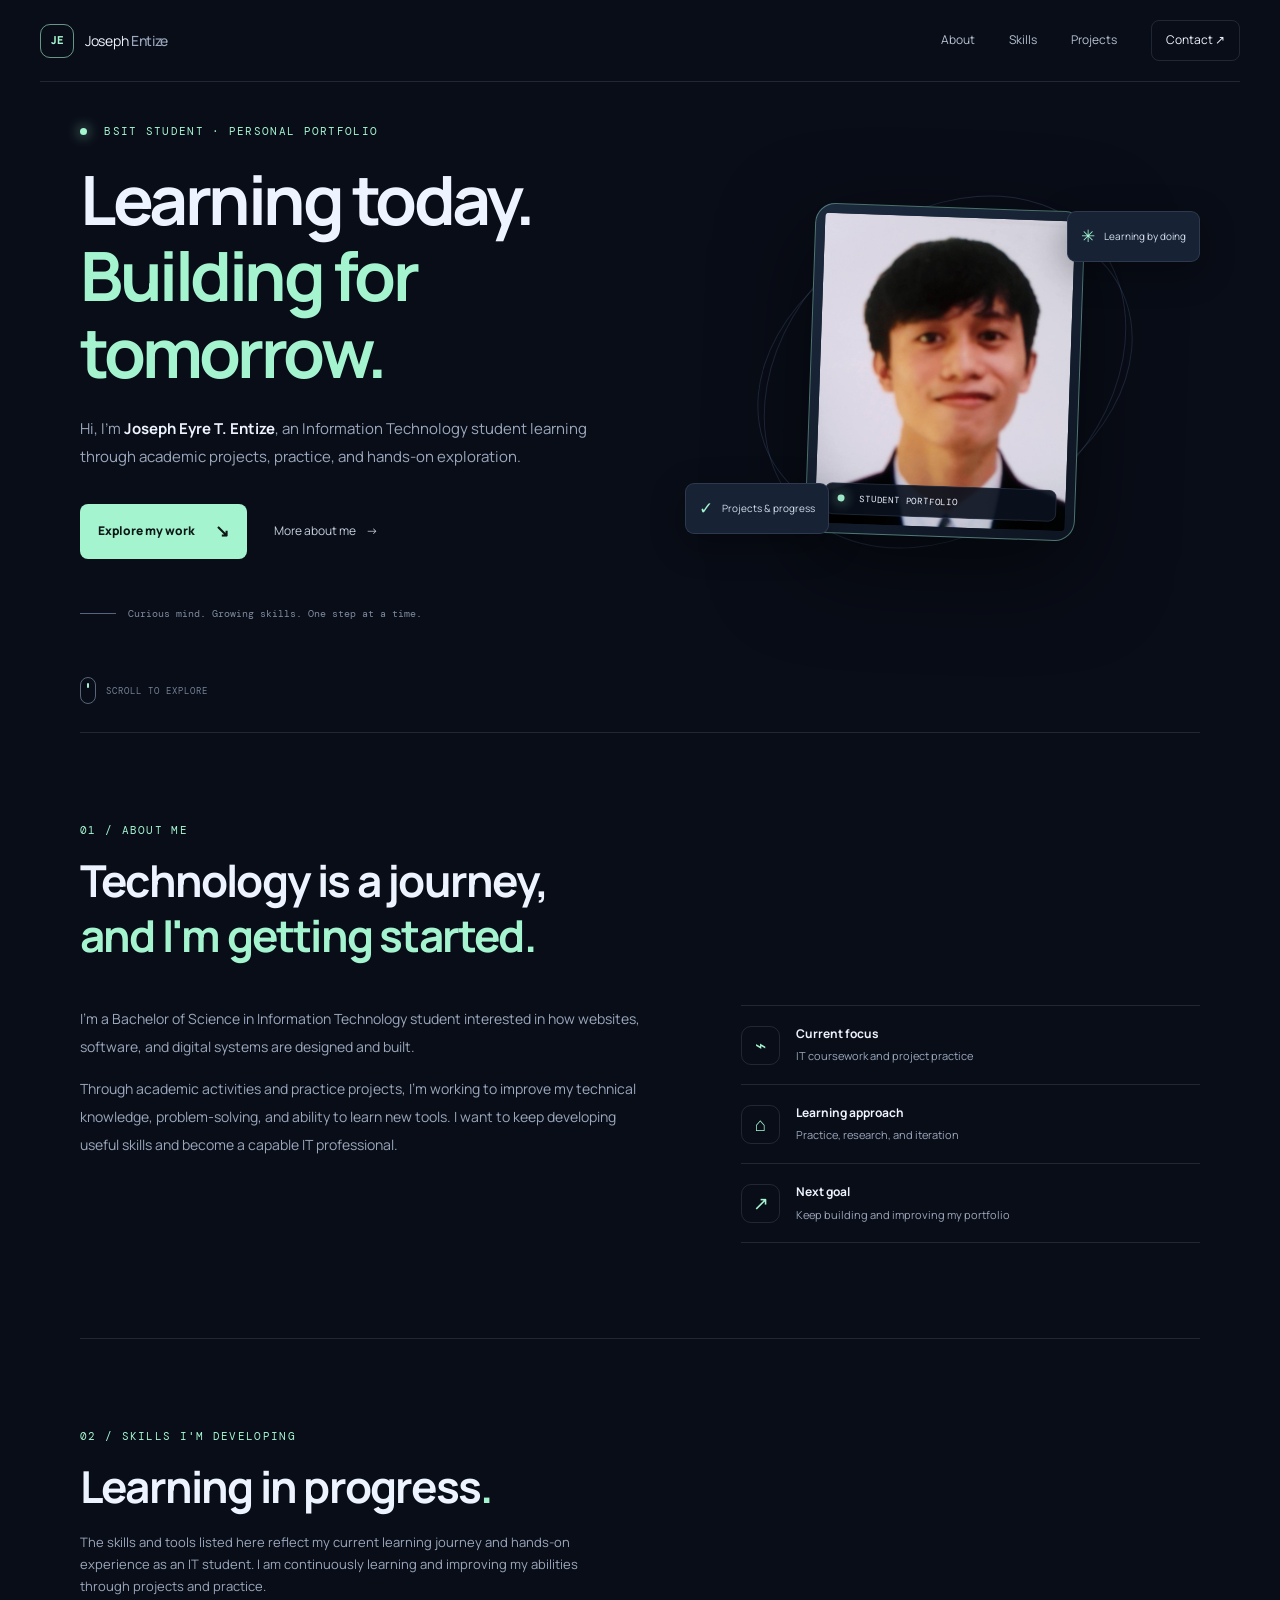
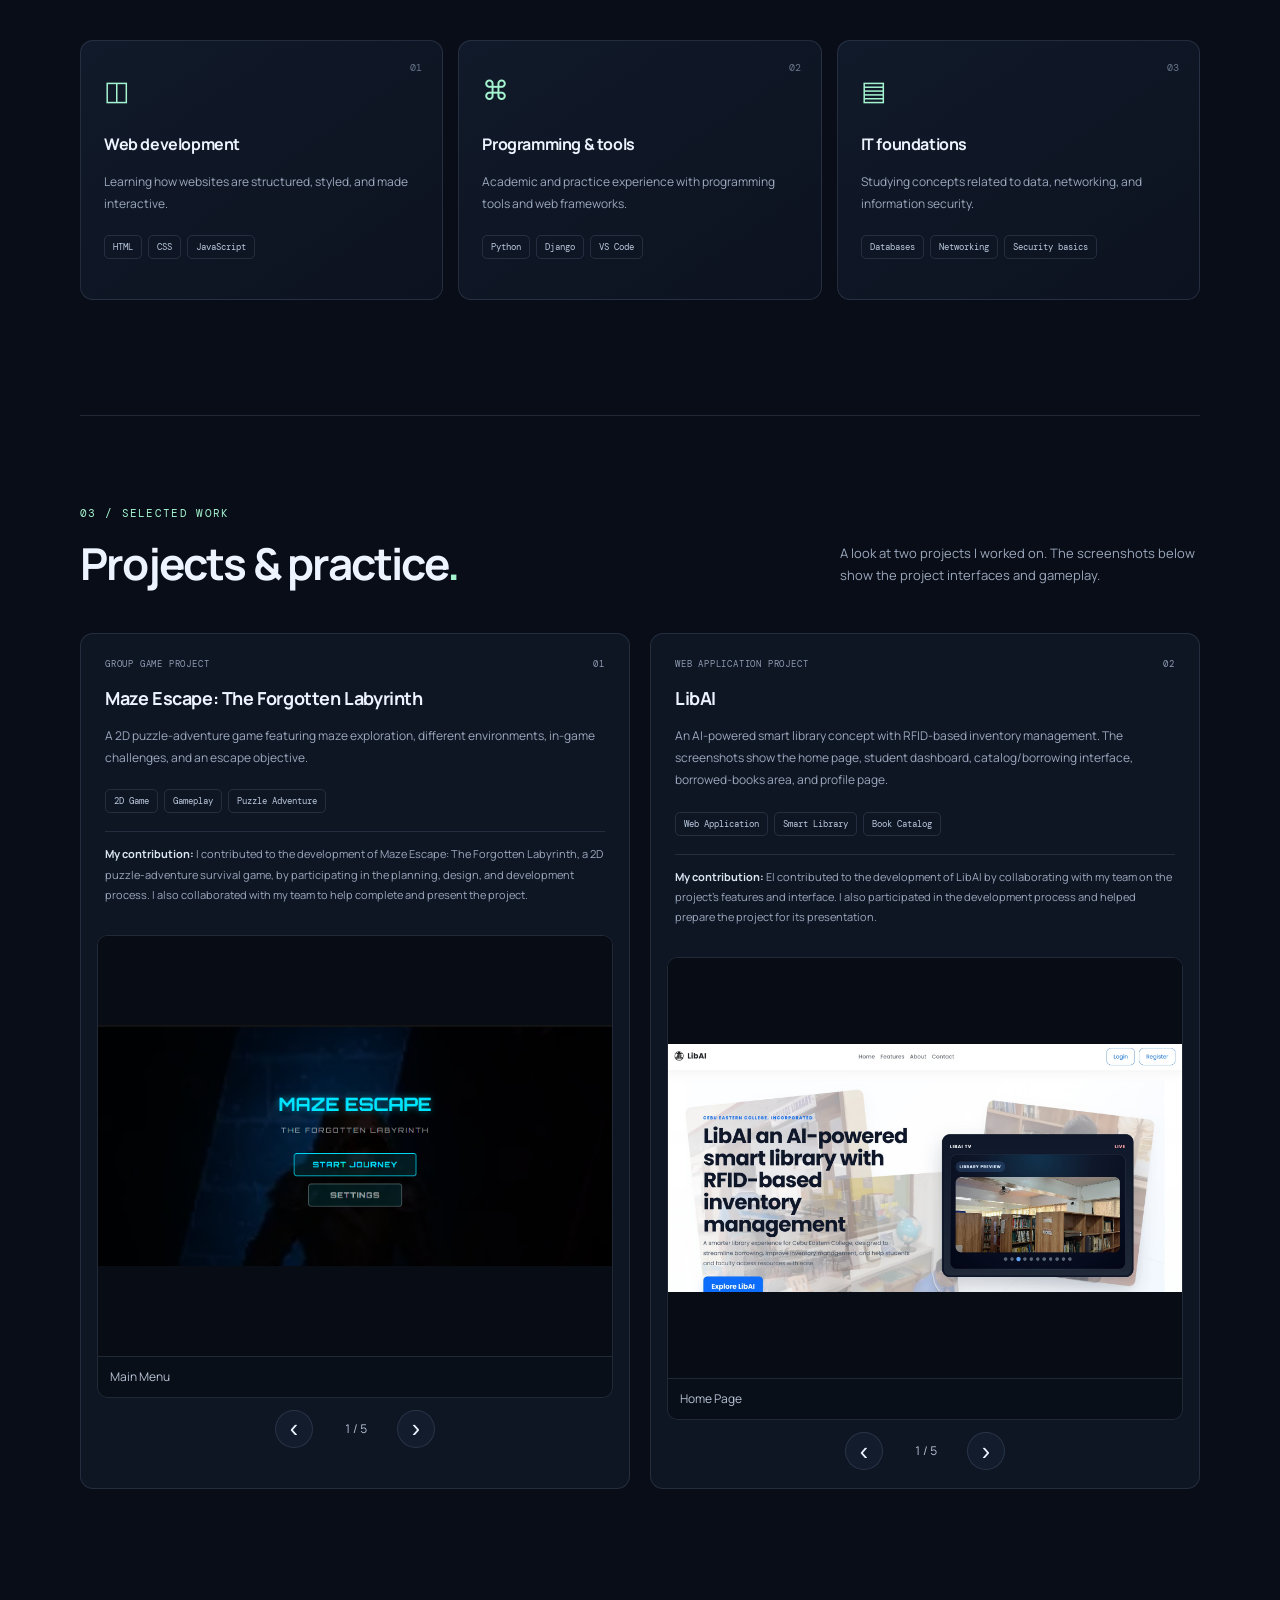
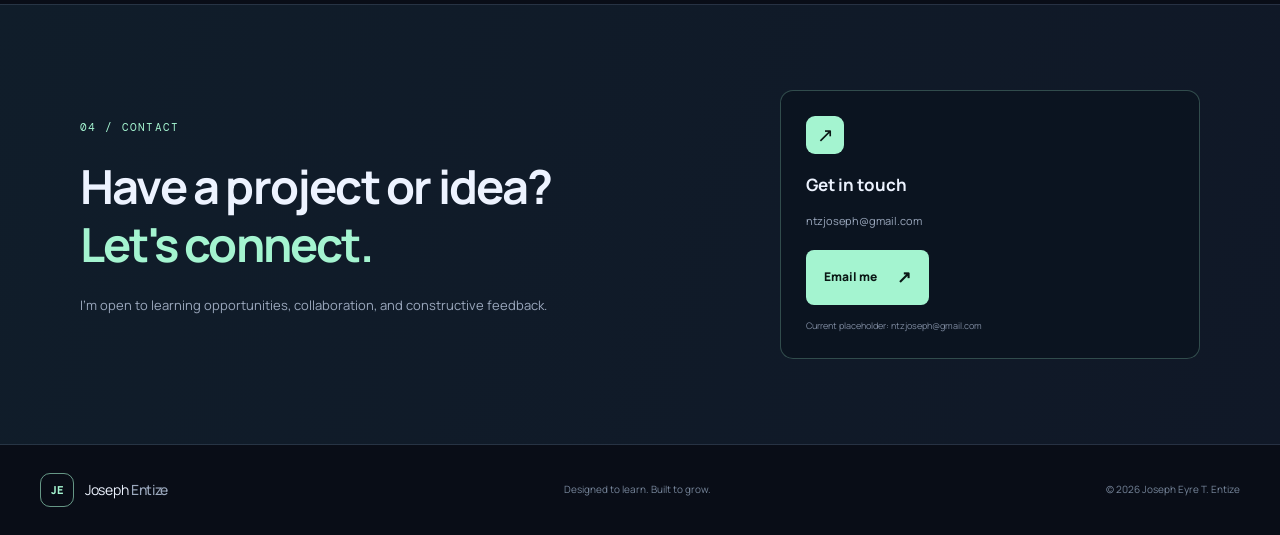
==== commit eacfb1c8: "Update index.html" ====
--- a/index.html
+++ b/index.html
@@ -30,7 +30,7 @@
         <div class="orbit orbit-a"></div><div class="orbit orbit-b"></div>
         <div class="profile-frame">
           <!-- Add your own photo: save it as images/profile-photo.jpg. See README.txt. -->
-          <img class="profile-photo" src="images/Ma face.jpg" alt="Portrait of Joseph Eyre T. Entize" onerror="this.style.display='none';this.nextElementSibling.style.display='flex'">
+          <img class="profile-photo" src="Ma face.jpg" alt="Portrait of Joseph Eyre T. Entize" onerror="this.style.display='none';this.nextElementSibling.style.display='flex'">
           <div class="photo-placeholder"><span class="placeholder-icon">＋</span><b>Add your photo</b><small>Save your image as<br>images/profile-photo.jpg</small></div>
           <div class="photo-label"><span class="status-dot"></span> STUDENT PORTFOLIO</div>
         </div>
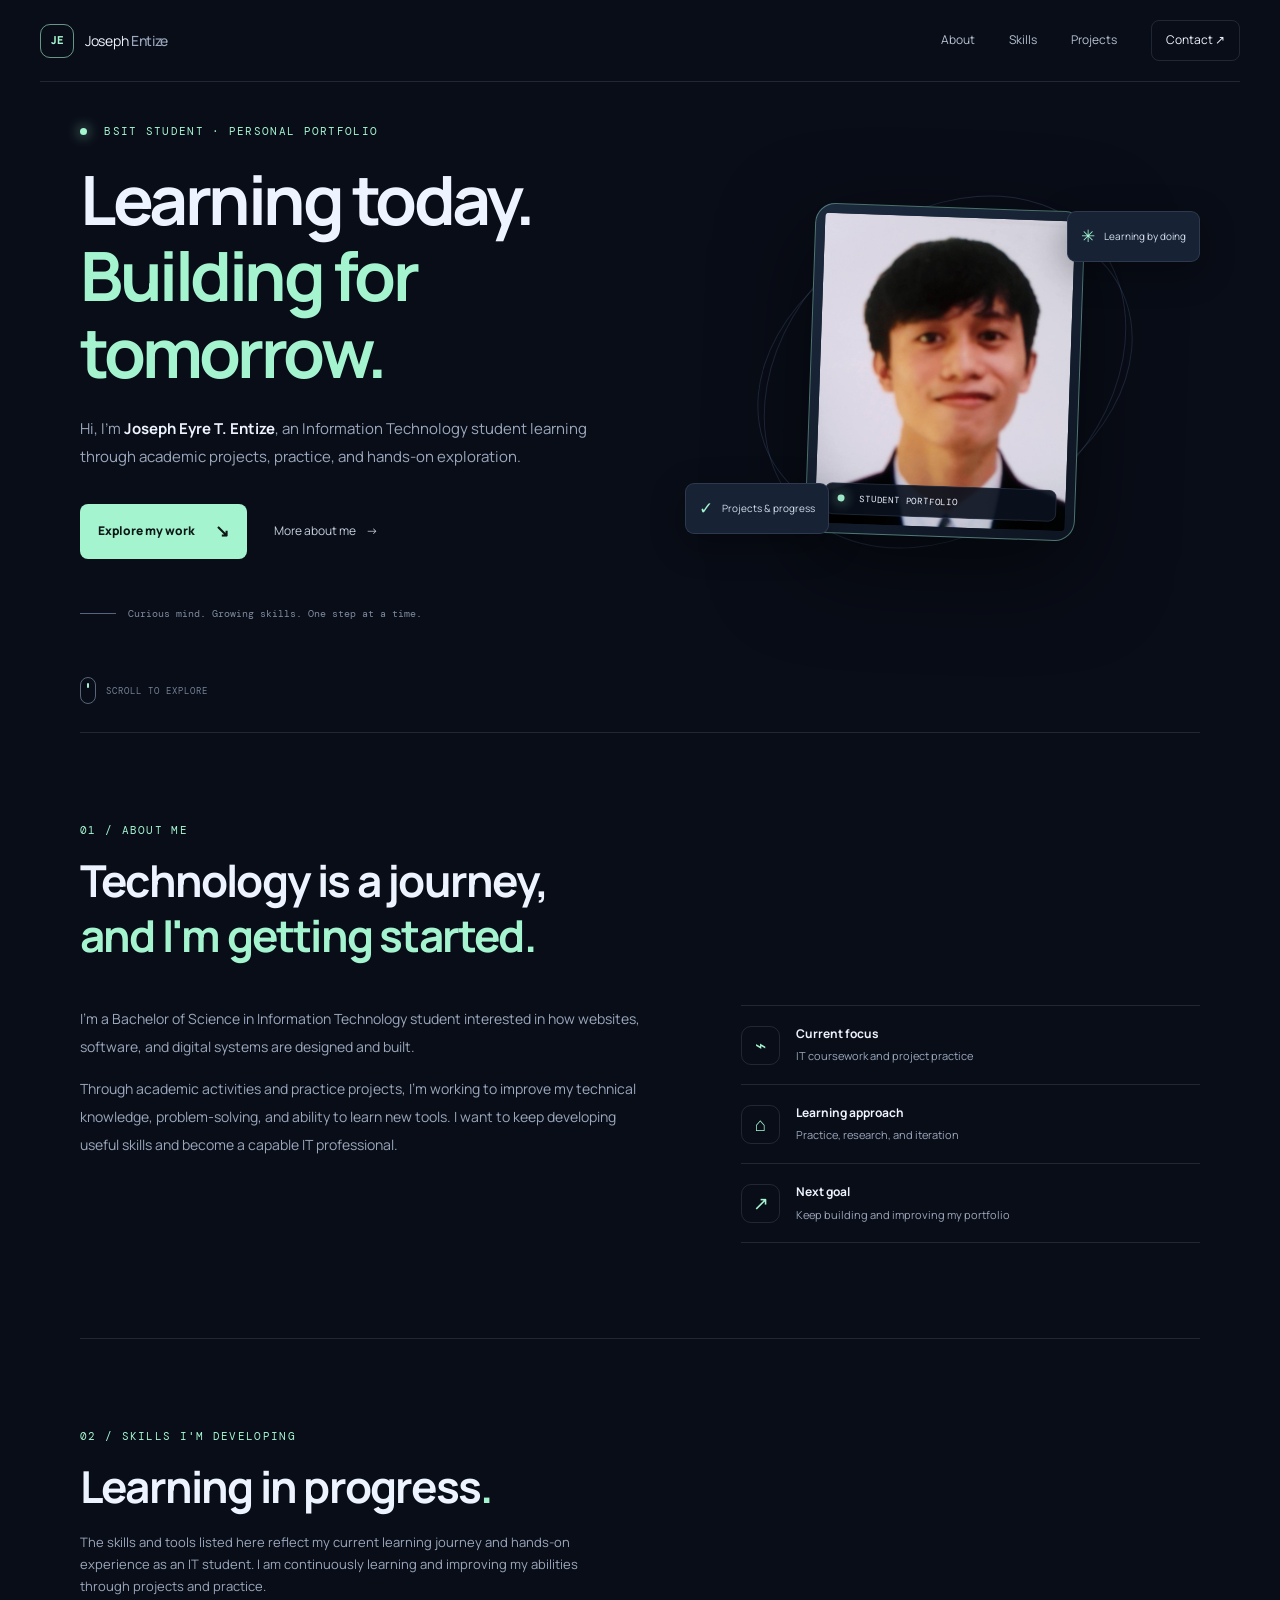
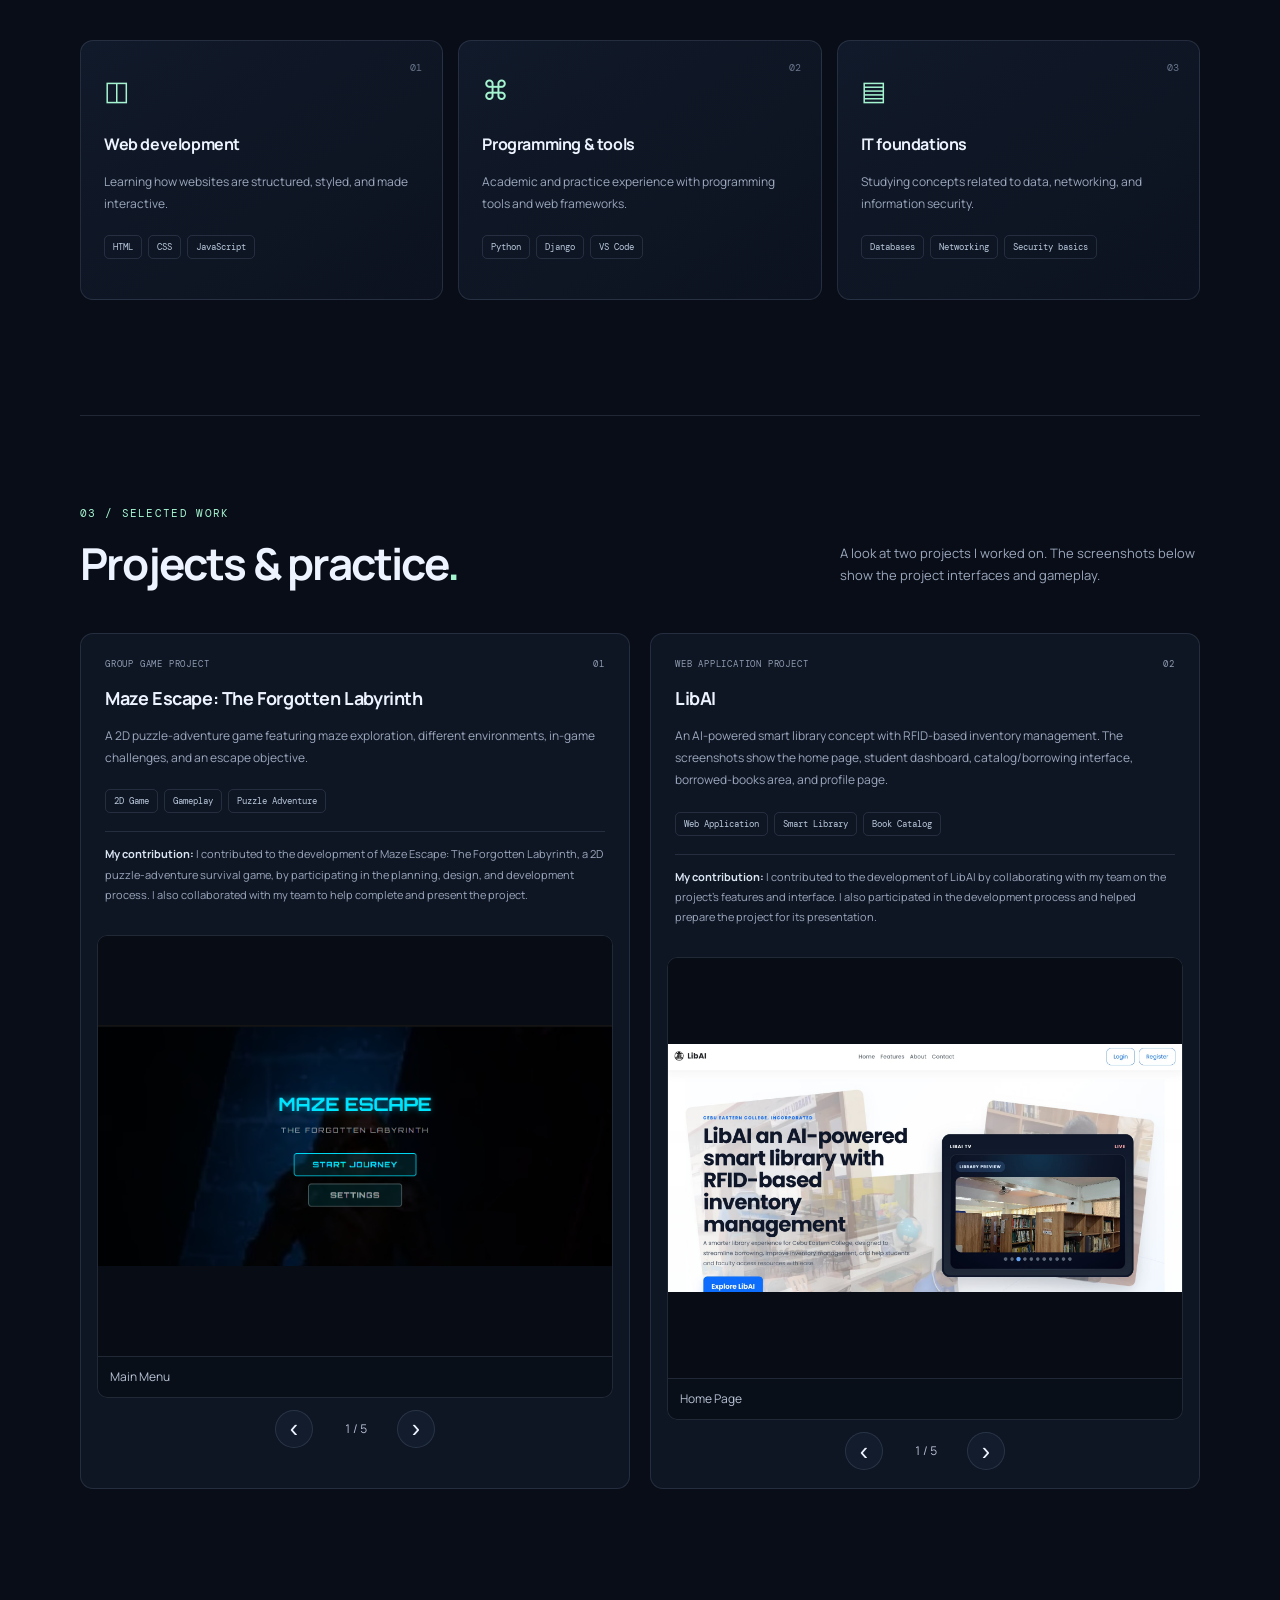
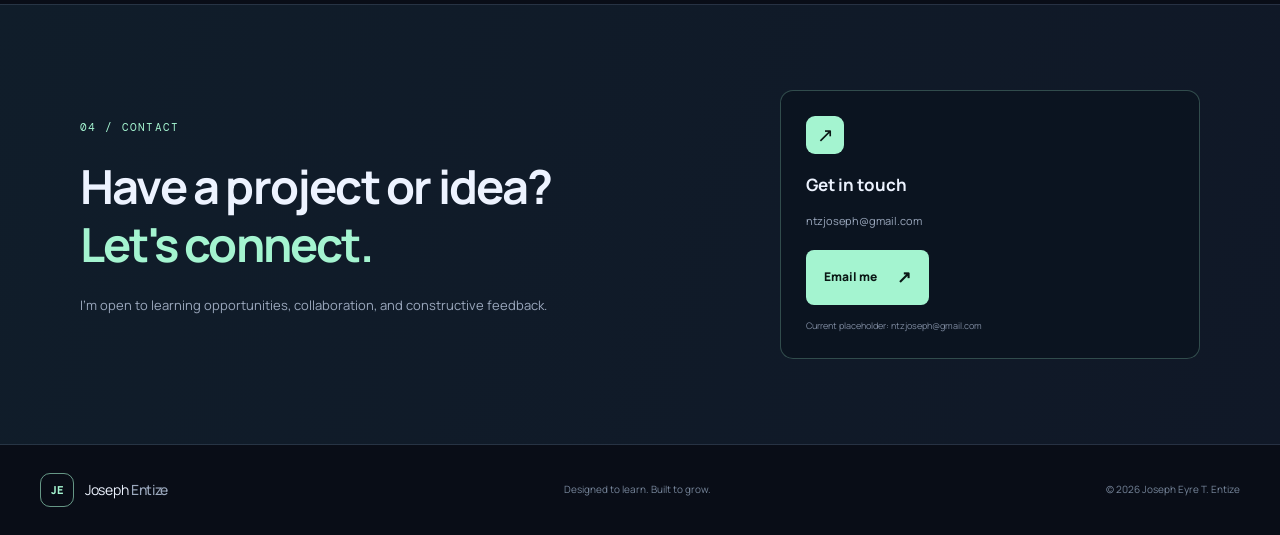
==== commit 58511888: "Update index.html" ====
--- a/index.html
+++ b/index.html
@@ -83,7 +83,7 @@
           </div>
         </article>
         <article class="project-card">
-          <div class="project-info"><div class="project-meta"><span>WEB APPLICATION PROJECT</span><span>02</span></div><h3>LibAI</h3><p>An AI-powered smart library concept with RFID-based inventory management. The screenshots show the home page, student dashboard, catalog/borrowing interface, borrowed-books area, and profile page.</p><div class="project-tags"><span>Web Application</span><span>Smart Library</span><span>Book Catalog</span></div><p class="project-contribution"><b>My contribution:</b> EI contributed to the development of LibAI by collaborating with my team on the project's features and interface. I also participated in the development process and helped prepare the project for its presentation.</p></div>
+          <div class="project-info"><div class="project-meta"><span>WEB APPLICATION PROJECT</span><span>02</span></div><h3>LibAI</h3><p>An AI-powered smart library concept with RFID-based inventory management. The screenshots show the home page, student dashboard, catalog/borrowing interface, borrowed-books area, and profile page.</p><div class="project-tags"><span>Web Application</span><span>Smart Library</span><span>Book Catalog</span></div><p class="project-contribution"><b>My contribution:</b> I contributed to the development of LibAI by collaborating with my team on the project's features and interface. I also participated in the development process and helped prepare the project for its presentation.</p></div>
           <div class="project-slider" data-slider="libai-gallery" aria-label="LibAI screenshots">
             <div class="project-gallery">
               <figure><img src="home-page.jpg" alt="LibAI home page"><figcaption>Home Page</figcaption></figure>
